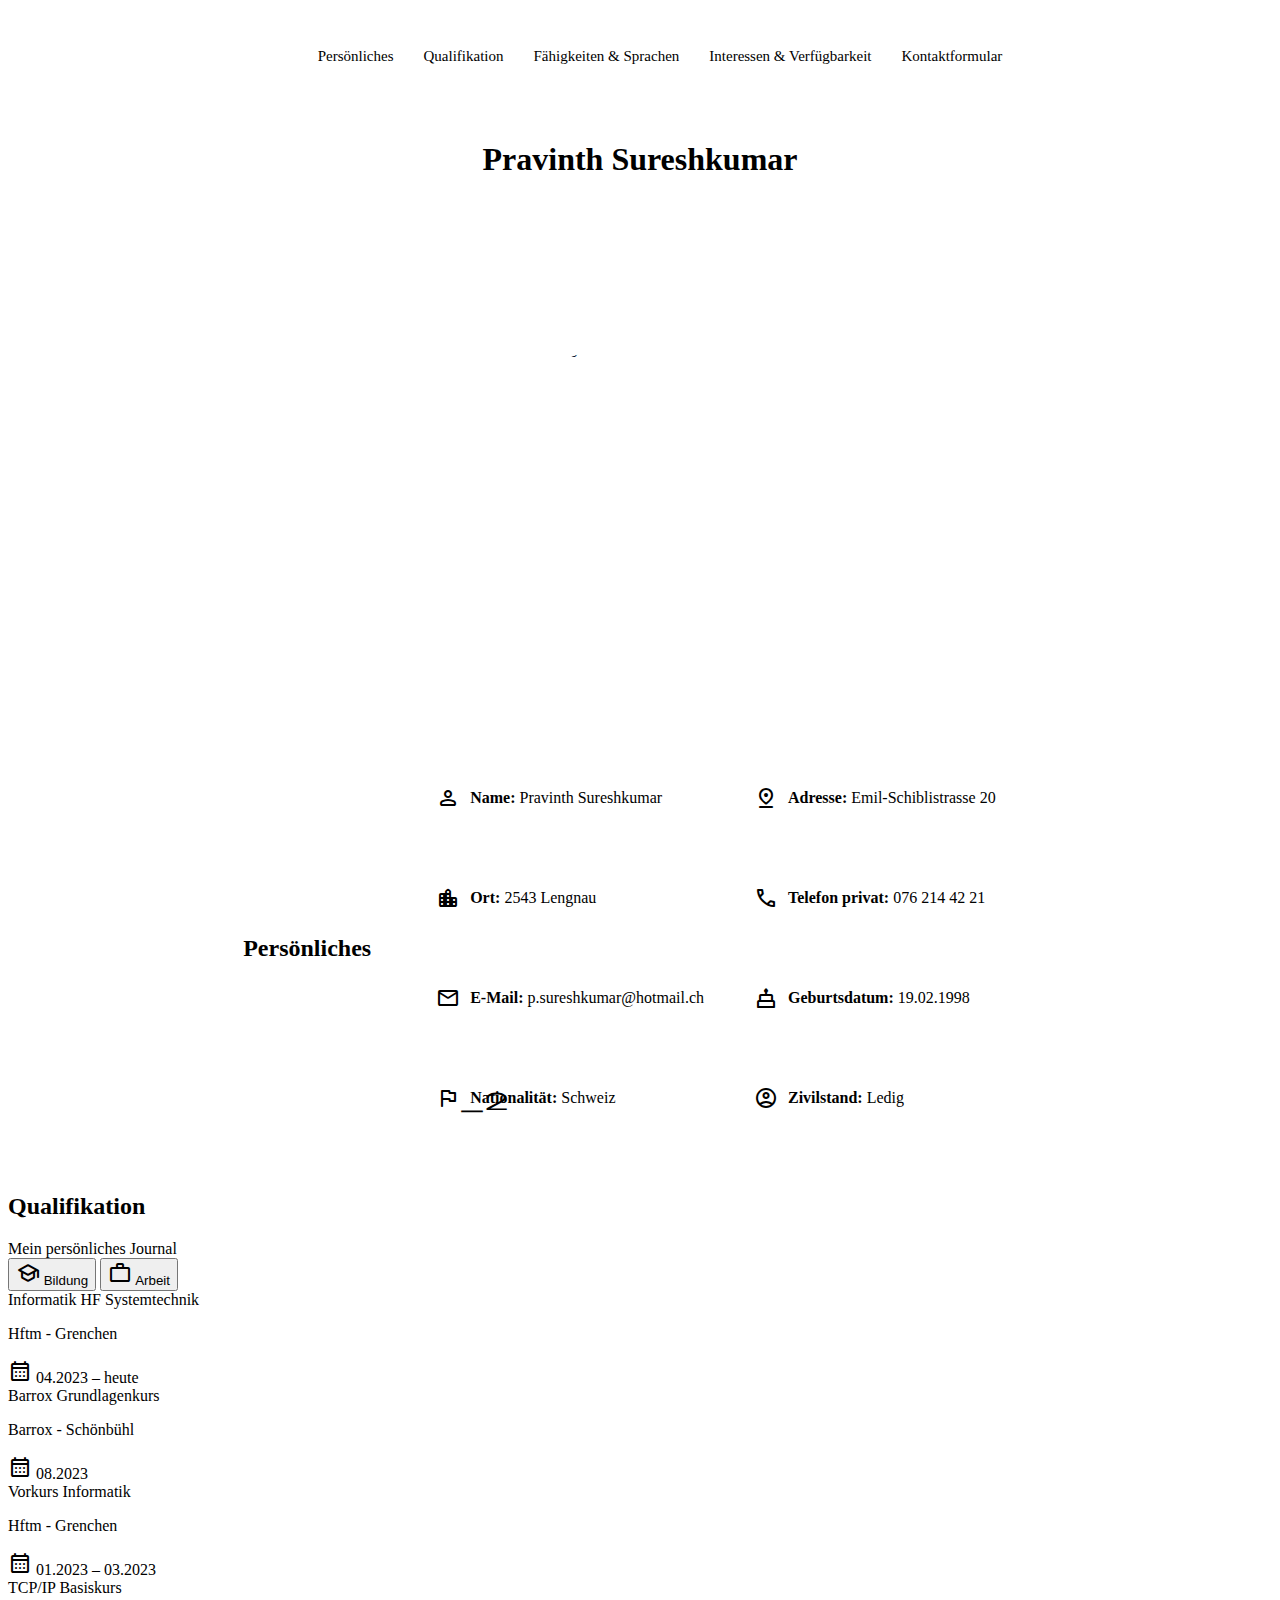
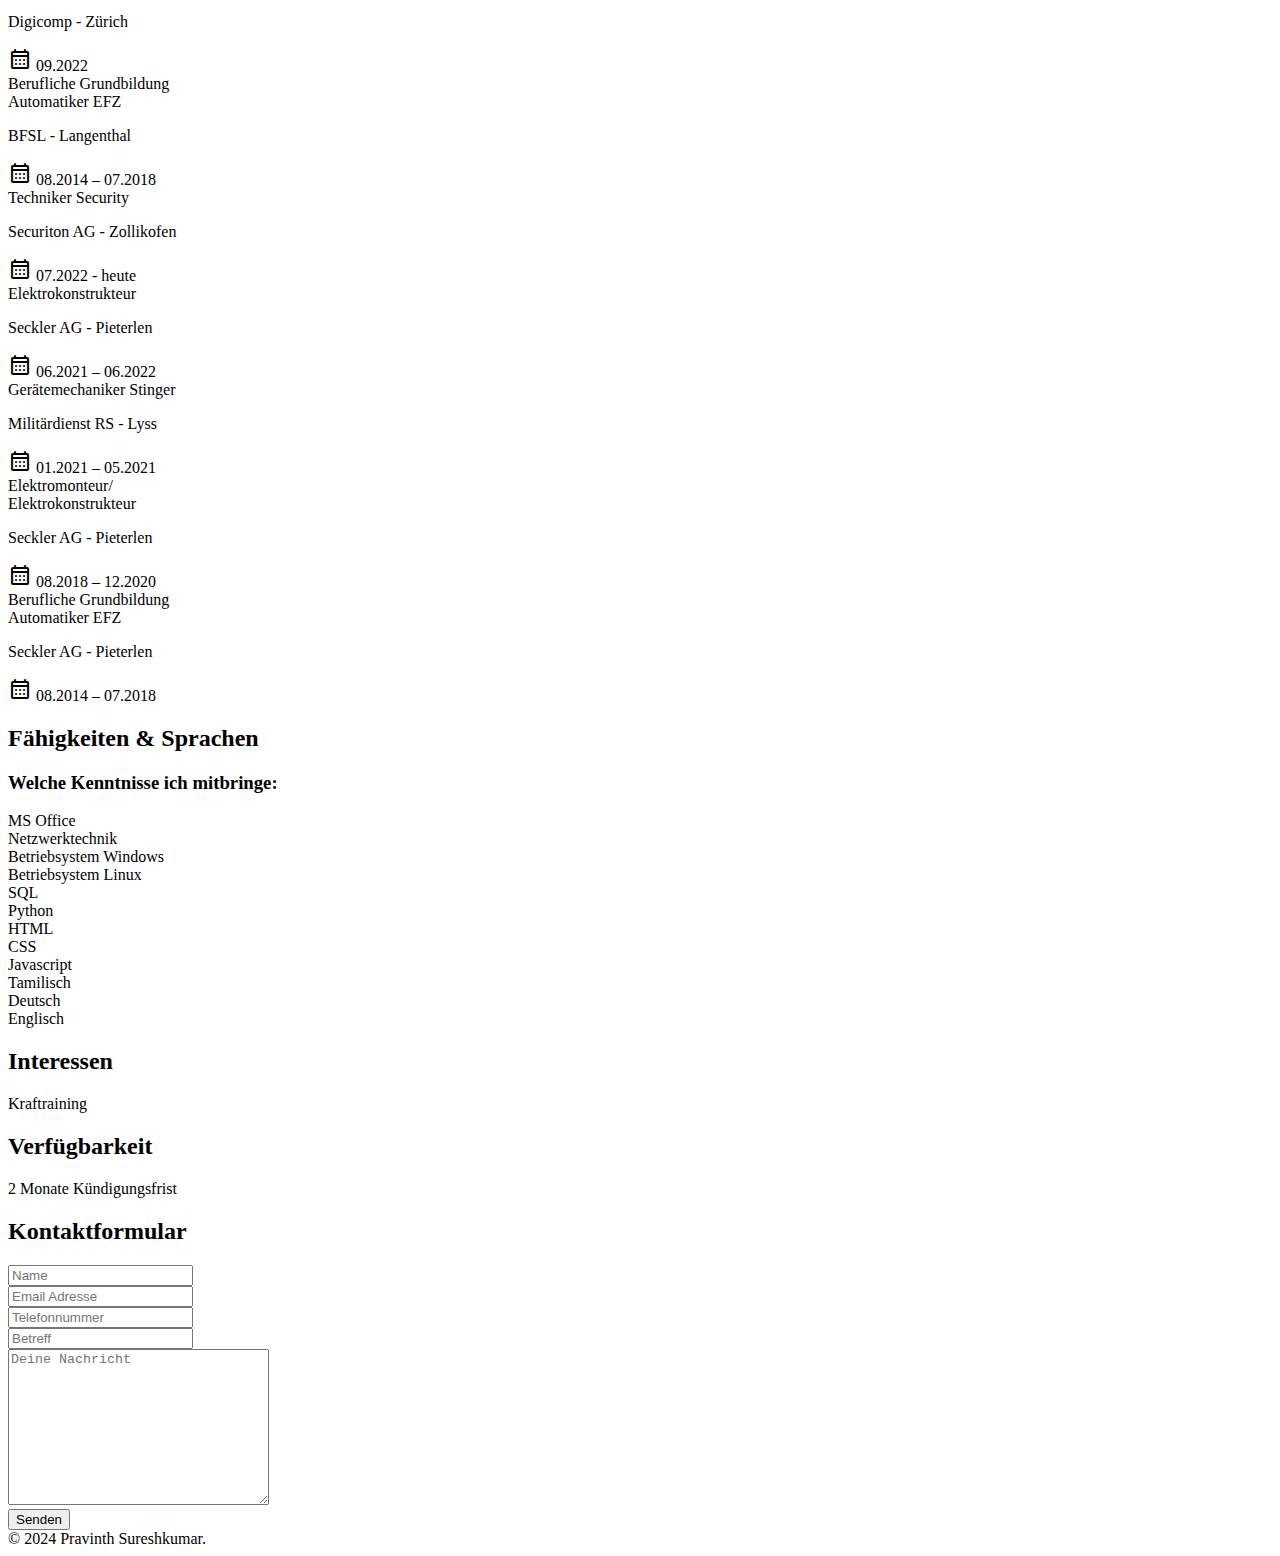
==== source/index.html @ 1c3c41e9 "add on Image loading:lazy" ====
<!DOCTYPE html>
<html lang="de">

<head>
    <meta charset="utf-8">
    <meta name="viewport" content="width=device-width, initial-scale=1.0">
    <title>Portfolio</title>
    <link rel="stylesheet" href="css/00_general_settings.css">
    <link rel="stylesheet" href="css/01_header.css">
    <link rel="stylesheet" href="css/02_about_me.css">
    <link rel="stylesheet" href="css/03_qualification.css">
    <link rel="stylesheet" href="css/04_skills_language.css">
    <link rel="stylesheet" href="css/05_interest_availability.css">
    <link rel="stylesheet" href="css/06_contact_me.css">
    <link rel="stylesheet" href="css/07_footer.css">
    <link rel="stylesheet"
        href="https://fonts.googleapis.com/css2?family=Material+Symbols+Rounded:opsz,wght,FILL,GRAD@20..48,100..700,0..1,-50..200" />
</head>

<body>
    <header>
        <div class="header-nav">
            <nav>
                <input type="checkbox" id="toggle_button">
                <label for="toggle_button" class="toggle-label">
                    <span class="material-symbols-rounded menu-icon">menu</span>
                    <span class="material-symbols-rounded close-icon">close</span>
                </label>
                <ul>
                    <li><a href="#about_me_section">Persönliches</a></li>
                    <li><a href="#qualification_section">Qualifikation</a></li>
                    <li><a href="#skills_language_section">Fähigkeiten & Sprachen</a></li>
                    <li><a href="#interest_availability_section">Interessen & Verfügbarkeit</a></li>
                    <li><a href="#contact_me_section">Kontaktformular</a></li>
                </ul>
            </nav>
        </div>
        <div class="header-text">
            <h1 id="animated-header">Pravinth Sureshkumar</h1>
            <div class="animated-text">
                <h2>Techniker Security</h2>
            </div>
        </div>
        <div class="circle">
            <img src="img/Lebenlauffoto.webp" alt="Lebenslauffoto" width="350" height="350" loading="lazy">
        </div>
    </header>

    <section id="about_me_section">
        <div class="about_me_container">
            <div class="about_me_title">
                <h2>Persönliches</h2>
            </div>
            <div class="about_me_content">
                <div class="about_me_content_line">
                    <span class="material-symbols-rounded">
                        person
                    </span>
                    <p><strong>Name:</strong> Pravinth Sureshkumar</p>
                </div>
                <div class="about_me_content_line">
                    <span class="material-symbols-rounded">
                        pin_drop
                    </span>
                    <p><strong>Adresse:</strong> Emil-Schiblistrasse 20</p>
                </div>
                <div class="about_me_content_line">
                    <span class="material-symbols-rounded">
                        location_city
                    </span>
                    <p><strong>Ort:</strong> 2543 Lengnau</p>
                </div>
                <div class="about_me_content_line">
                    <span class="material-symbols-rounded">
                        call
                    </span>
                    <p><strong>Telefon privat:</strong> 076 214 42 21</p>
                </div>
                <div class="about_me_content_line">
                    <span class="material-symbols-rounded">
                        mail
                    </span>
                    <p><strong>E-Mail:</strong> p.sureshkumar@hotmail.ch</p>
                </div>
                <div class="about_me_content_line">
                    <span class="material-symbols-rounded">
                        cake
                    </span>
                    <p><strong>Geburtsdatum:</strong> 19.02.1998</p>
                </div>
                <div class="about_me_content_line">
                    <span class="material-symbols-rounded">
                        flag_2
                    </span>
                    <p><strong>Nationalität:</strong> Schweiz</p>
                </div>
                <div class="about_me_content_line">
                    <span class="material-symbols-rounded">
                        account_circle
                    </span>
                    <p><strong>Zivilstand:</strong> Ledig</p>
                </div>
            </div>

        </div>
    </section>

    <section id="qualification_section">
        <div class="qualification_container">
            <h2>Qualifikation</h2>
            <span>Mein persönliches Journal</span>
            <div class="tabs">
                <button class="tab-button active" id="education-tab">
                    <span class="material-symbols-rounded">
                        school
                    </span> Bildung
                </button>
                <button class="tab-button" id="work-tab">
                    <span class="material-symbols-rounded">
                        work
                    </span> Arbeit
                </button>
            </div>
            <div class="content active" id="education-content">
                <div class="timeline">
                    <div class="timeline-item left">
                        <span>Informatik HF Systemtechnik</span>
                        <p>Hftm - Grenchen</p>
                        <span class="material-symbols-rounded">
                            calendar_month
                        </span> 04.2023 – heute
                    </div>
                    <div class="timeline-item right">
                        <span>Barrox Grundlagenkurs</span>
                        <p>Barrox - Schönbühl</p>
                        <span class="material-symbols-rounded">
                            calendar_month
                        </span> 08.2023
                    </div>
                    <div class="timeline-item left">
                        <span>Vorkurs Informatik</span>
                        <p>Hftm - Grenchen</p>
                        <span class="material-symbols-rounded">
                            calendar_month
                        </span> 01.2023 – 03.2023
                    </div>
                    <div class="timeline-item right">
                        <span>TCP/IP Basiskurs</span>
                        <p>Digicomp - Zürich</p>
                        <span class="material-symbols-rounded">
                            calendar_month
                        </span> 09.2022
                    </div>
                    <div class="timeline-item left">
                        <span>Berufliche Grundbildung <br>Automatiker EFZ</span>
                        <p>BFSL - Langenthal</p>
                        <span class="material-symbols-rounded">
                            calendar_month
                        </span> 08.2014 – 07.2018
                    </div>
                </div>
            </div>
            <div class="content" id="work-content">
                <div class="timeline">
                    <div class="timeline-item left">
                        <span>Techniker Security</span>
                        <p>Securiton AG - Zollikofen</p>
                        <span class="material-symbols-rounded">
                            calendar_month
                        </span> 07.2022 - heute
                    </div>
                    <div class="timeline-item right">
                        <span>Elektrokonstrukteur</span>
                        <p>Seckler AG - Pieterlen</p>
                        <span class="material-symbols-rounded">
                            calendar_month
                        </span> 06.2021 – 06.2022
                    </div>
                    <div class="timeline-item left">
                        <span>Gerätemechaniker Stinger</span>
                        <p>Militärdienst RS - Lyss</p>
                        <span class="material-symbols-rounded">
                            calendar_month
                        </span> 01.2021 – 05.2021
                    </div>
                    <div class="timeline-item right">
                        <span>Elektromonteur/<br>Elektrokonstrukteur</span>
                        <p>Seckler AG - Pieterlen</p>
                        <span class="material-symbols-rounded">
                            calendar_month
                        </span> 08.2018 – 12.2020
                    </div>
                    <div class="timeline-item left">
                        <span>Berufliche Grundbildung <br> Automatiker EFZ</span>
                        <p>Seckler AG - Pieterlen</p>
                        <span class="material-symbols-rounded">
                            calendar_month
                        </span> 08.2014 – 07.2018
                    </div>
                </div>
            </div>
        </div>
    </section>

    <section id="skills_language_section">
        <h2>Fähigkeiten & Sprachen</h2>
        <h3>Welche Kenntnisse ich mitbringe:</h3>
        <div class="skills_container">
            <div class="skill">
                <span>MS Office</span>
                <div class="progress">
                    <div class="progress-bar" data-skill-level="80%"></div>
                </div>
            </div>
            <div class="skill">
                <span>Netzwerktechnik</span>
                <div class="progress">
                    <div class="progress-bar" data-skill-level="70%"></div>
                </div>
            </div>
            <div class="skill">
                <span>Betriebsystem Windows</span>
                <div class="progress">
                    <div class="progress-bar" data-skill-level="65%"></div>
                </div>
            </div>
            <div class="skill">
                <span>Betriebsystem Linux</span>
                <div class="progress">
                    <div class="progress-bar" data-skill-level="40%"></div>
                </div>
            </div>
            <div class="skill">
                <span>SQL</span>
                <div class="progress">
                    <div class="progress-bar" data-skill-level="45%"></div>
                </div>
            </div>
            <div class="skill">
                <span>Python</span>
                <div class="progress">
                    <div class="progress-bar" data-skill-level="60%"></div>
                </div>
            </div>
            <div class="skill">
                <span>HTML</span>
                <div class="progress">
                    <div class="progress-bar" data-skill-level="70%"></div>
                </div>
            </div>
            <div class="skill">
                <span>CSS</span>
                <div class="progress">
                    <div class="progress-bar" data-skill-level="50%"></div>
                </div>
            </div>
            <div class="skill">
                <span>Javascript</span>
                <div class="progress">
                    <div class="progress-bar" data-skill-level="30%"></div>
                </div>
            </div>
        </div>
        <div class="languages_container">
            <div class="skill">
                <span>Tamilisch</span>
                <div class="progress">
                    <div class="progress-bar" data-skill-level="90%"></div>
                </div>
            </div>
            <div class="skill">
                <span>Deutsch</span>
                <div class="progress">
                    <div class="progress-bar" data-skill-level="90%"></div>
                </div>
            </div>
            <div class="skill">
                <span>Englisch</span>
                <div class="progress">
                    <div class="progress-bar" data-skill-level="70%"></div>
                </div>
            </div>
        </div>
    </section>

    <section id="interest_availability_section">
        <div class="interest_availability_container">
            <h2>Interessen</h2>
            <p>Kraftraining</p>
        </div>
        <div class="interest_availability_container">
            <h2>Verfügbarkeit</h2>
            <p>2 Monate Kündigungsfrist</p>
        </div>
    </section>

    <section id="contact_me_section">
        <div class="contact_me_container">
            <h2>Kontaktformular</h2>

            <form action="https://api.web3forms.com/submit" method="POST">
                <input type="hidden" name="access_key" value="c9b7ba15-7af5-4eca-ad69-ca32948d7f8b">

                <div class="input-box">
                    <div class="input-field field">
                        <input type="text" placeholder="Name" name="name" class="item" required>
                    </div>
                    <div class="input-field field">
                        <input type="email" placeholder="Email Adresse" name="email" class="item" required>
                    </div>
                </div>
                <div class="input-box">
                    <div class="input-field field">
                        <input type="text" placeholder="Telefonnummer" name="phone" class="item" required>
                    </div>
                    <div class="input-field field">
                        <input type="text" placeholder="Betreff" name="subject" class="item" required>
                    </div>
                </div>

                <div class="input-field field">
                    <textarea name="message" cols="30" rows="10" placeholder="Deine Nachricht" class="item"
                        required></textarea>
                </div>

                <input type="checkbox" name="botcheck" class="hidden" style="display: none;">

                <button type="submit">Senden</button>
            </form>
        </div>

    </section>

    <footer>© 2024 Pravinth Sureshkumar.</footer>

    <script src="script.js"></script>
</body>

</html>
---- source/css/01_header.css ----
header {
    background-color: var(--primary-color);
    padding: 25px;
    display: flex;
    justify-content: center;
    align-items: center;
    flex-wrap: wrap;
    flex-direction: column;
    gap: 30px;

}

.header-nav {
    width: 850px;
}

.header-text {
    padding-top: 10px;
    text-align: center;
}

.animated-text h2 {
    font-size: 48px;
    font-weight: 700;
    background: linear-gradient(90deg, transparent, var(--main-brand-color), var(--main-brand-color));
    background-size: 200%;
    color: transparent;
    -webkit-background-clip: text;
    background-clip: text;
    animation: fillText 8s linear infinite;
}

.circle {
    height: 350px;
    width: 350px;

    max-height: 80vw;
    max-width: 80vw;

    overflow: hidden;
    border-radius: 50%;
    border: 7px solid var(--main-brand-color);

    display: flex;
    justify-content: center;
    align-items: center;
    margin-bottom: 5px;
}

.circle img {
    width: 100%;
    height: 100%;
    object-position: center;
}

nav {
    margin-bottom: 10px;
}

nav ul {
    list-style: none;
    display: flex;
    justify-content: center;
    text-align: center;
    font-size: 15px;
    gap: 30px;

}

nav a {
    color: var(--secondary-text-color);
    text-decoration: none;
    position: relative;
}

nav a:hover {
    color: var(--text-color);
}

nav a::after {
    content: '';
    height: 2px;
    width: 0%;
    background: var(--main-brand-color);
    position: absolute;
    bottom: 0;
    left: 0;
    transition: 250ms ease-out;
}

nav a:hover::after {
    width: 100%;
}

#toggle_button {
    display: none;
}

label[for="toggle_button"] .menu-icon {
    display: none;
}

label[for="toggle_button"] .close-icon {
    display: none;
}

label[for="toggle_button"] span {
    font-size: 40px;
}

@keyframes fillText {
    0% {
        background-position: 200% 0;
    }

    100% {
        background-position: -200% 0;
    }
}

@media(max-width: 900px) {
    nav {
        position: absolute;
        top: 0;
        right: 0;
        background-color: var(--secondary-color);
        padding: 10px;
        border-radius: 0 0 0 25px;
    }

    nav ul {
        display: none;
        flex-direction: column;
    }

    label[for="toggle_button"] .menu-icon {
        display: inline;
    }

    #toggle_button:checked~ul {
        display: flex;
    }

    #toggle_button:checked~label[for="toggle_button"] .menu-icon {
        display: none;
    }

    #toggle_button:checked~label[for="toggle_button"] .close-icon {
        display: inline;
    }

    label[for="toggle_button"] {
        display: block;
        text-align: end;
        cursor: pointer;

    }

    header {
        flex-direction: row;

    }

    .header-text span {
        font-size: 45px;
    }

    .circle {
        height: 250px;
        width: 250px;
    }
}

@media(max-width: 350px) {
    .header-text h1 {
        font-size: 35px;
    }

    .header-text h2 {
        font-size: 35px;
    }
}
---- source/css/02_about_me.css ----
#about_me_section {
    background-color: var(--secondary-color);
    padding: 25px 0;
    display: flex;
    justify-content: center;
    align-items: center;
}

.about_me_container {
    display: flex;
    justify-content: center;
    align-items: center;
    max-width: 90%;
    margin: 10px;
    gap: 50px;
    flex-wrap: wrap;

}

.about_me_content {
    display: grid;
    grid-template-columns: 1fr 1fr;
    gap: 20px;
    text-align: left;
}

.about_me_content_line {
    display: flex;
    align-items: center;
    padding: 15px;
    background-color: var(--primary-color);
    border-radius: 10px;
    flex-wrap: wrap;
    min-height: 50px;
}

.about_me_content_line span {
    margin-right: 10px;
    font-size: 24px;
    width: 24px;
    height: 24px;
}

@media(max-width: 900px) {
    .about_me_container {
        flex-direction: column;
        justify-content: center;
        align-items: center;
    }

    .about_me_content {
        grid-template-columns: 1fr;
        gap: 5px;
        padding-top: 20px;
    }

    .about_me_title {
        text-align: center;
    }

    .about_me_content_line {
        margin: 10px;
    }
}
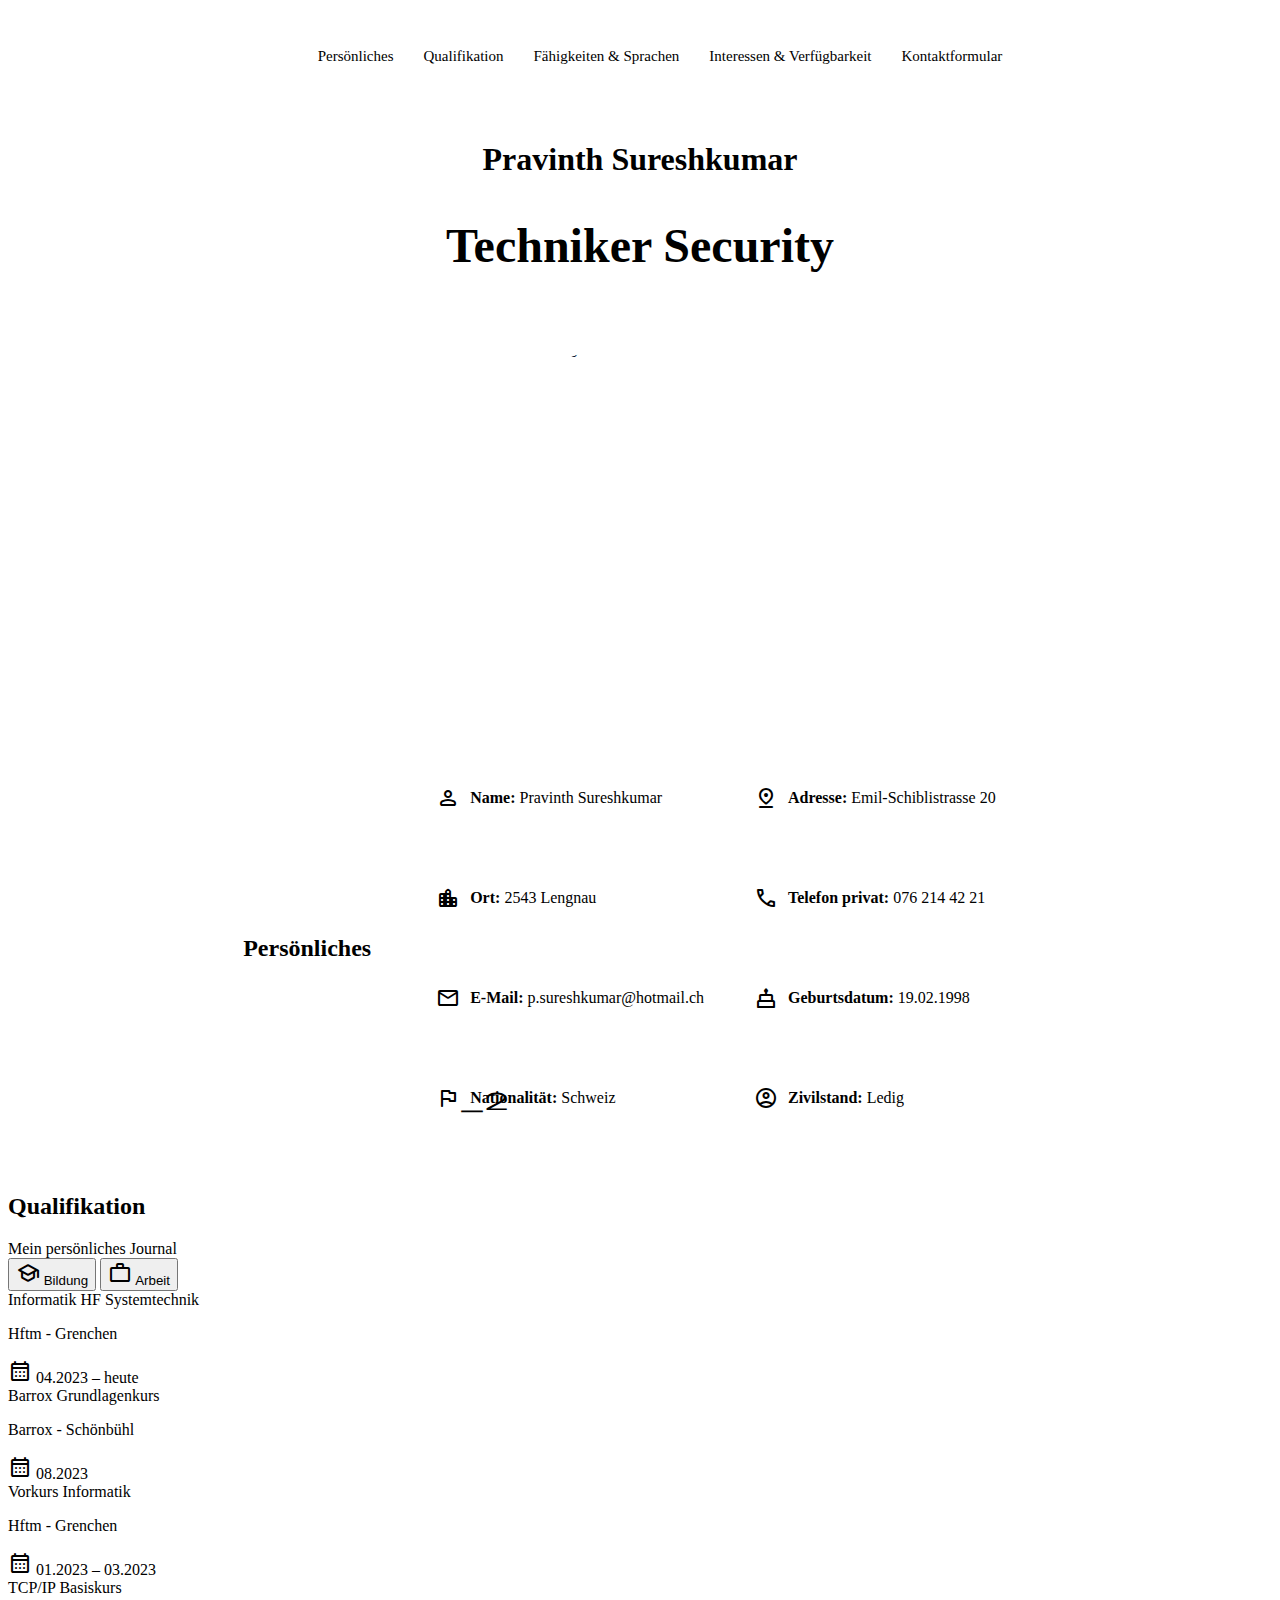
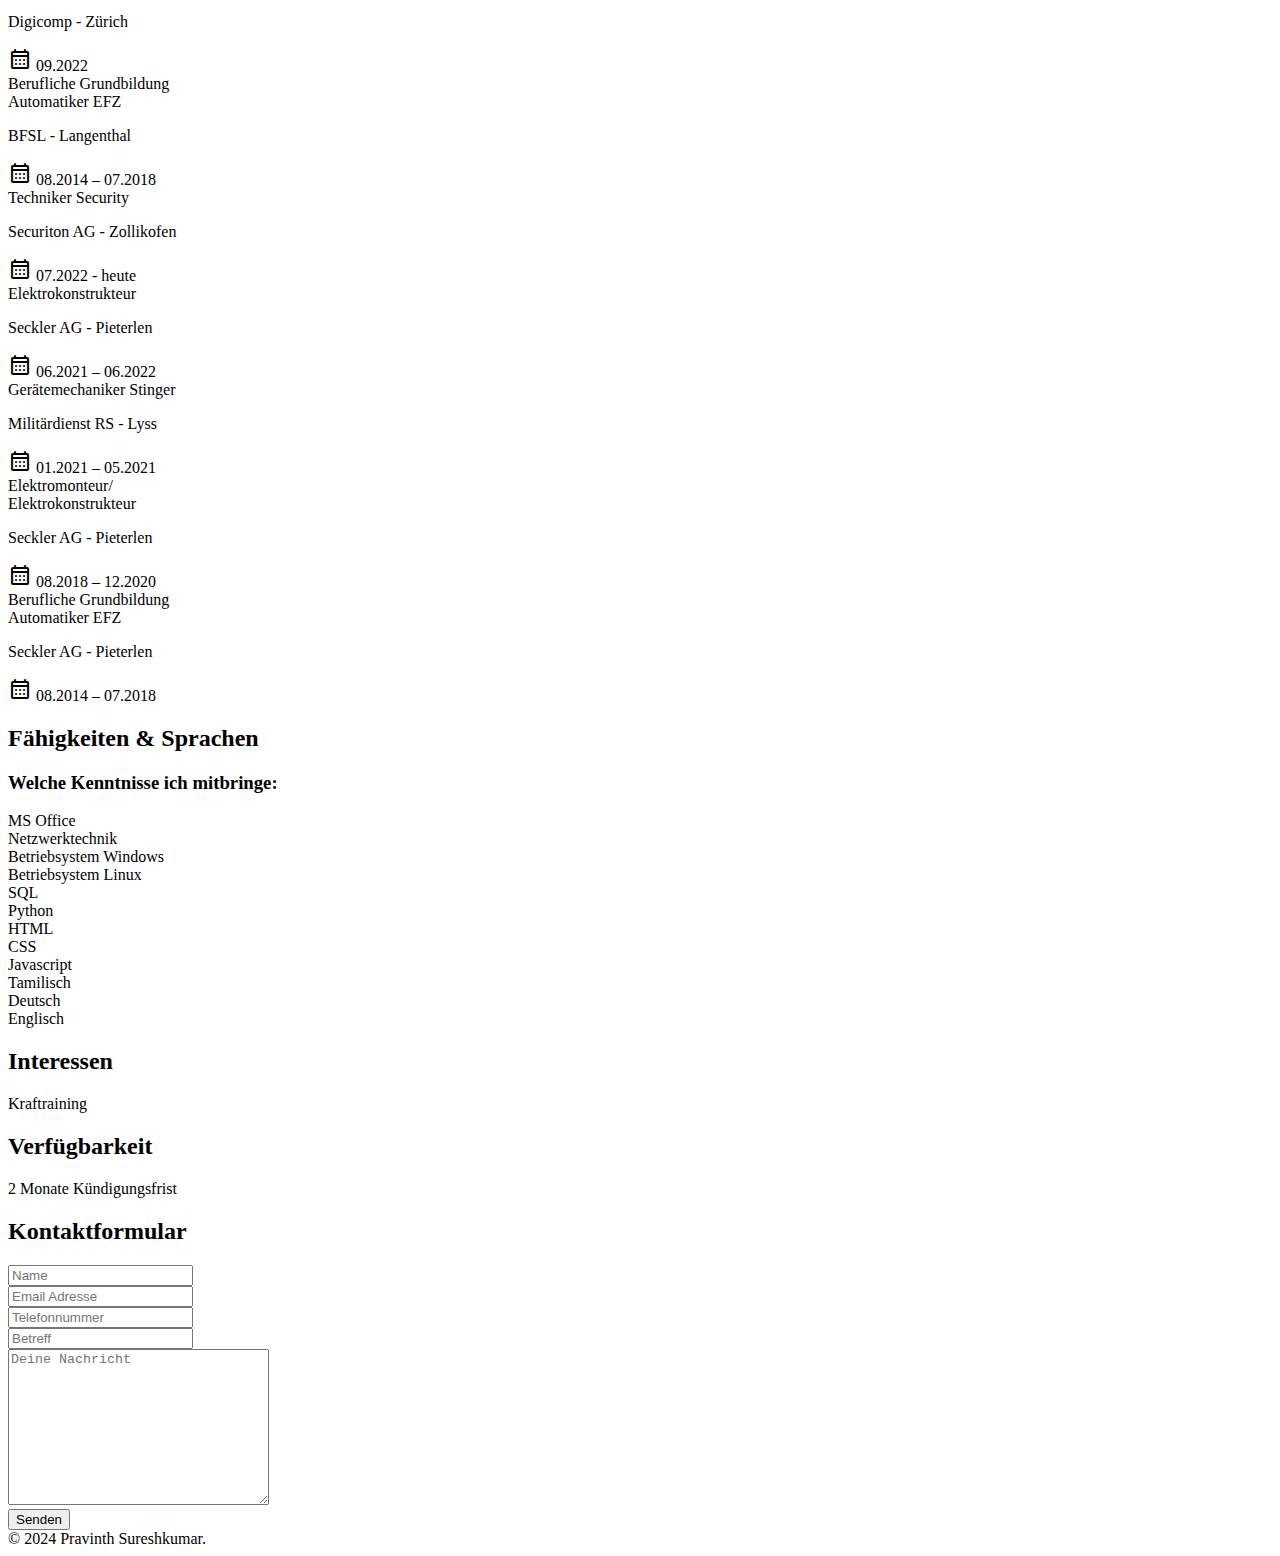
==== commit 97aa6c7a: "new test without animation header" ====
--- a/source/index.html
+++ b/source/index.html
@@ -42,7 +42,7 @@
             </div>
         </div>
         <div class="circle">
-            <img src="img/Lebenlauffoto.webp" alt="Lebenslauffoto" width="350" height="350" loading="lazy">
+            <img src="img/Lebenlauffoto.webp" alt="Lebenslauffoto" width="350" height="350">
         </div>
     </header>
 
--- a/source/css/01_header.css
+++ b/source/css/01_header.css
@@ -21,13 +21,14 @@
 
 .animated-text h2 {
     font-size: 48px;
-    font-weight: 700;
+    color: var(--main-brand-color);
+    /* font-weight: 700;
     background: linear-gradient(90deg, transparent, var(--main-brand-color), var(--main-brand-color));
     background-size: 200%;
     color: transparent;
     -webkit-background-clip: text;
     background-clip: text;
-    animation: fillText 8s linear infinite;
+    animation: fillText 8s linear infinite; */
 }
 
 .circle {
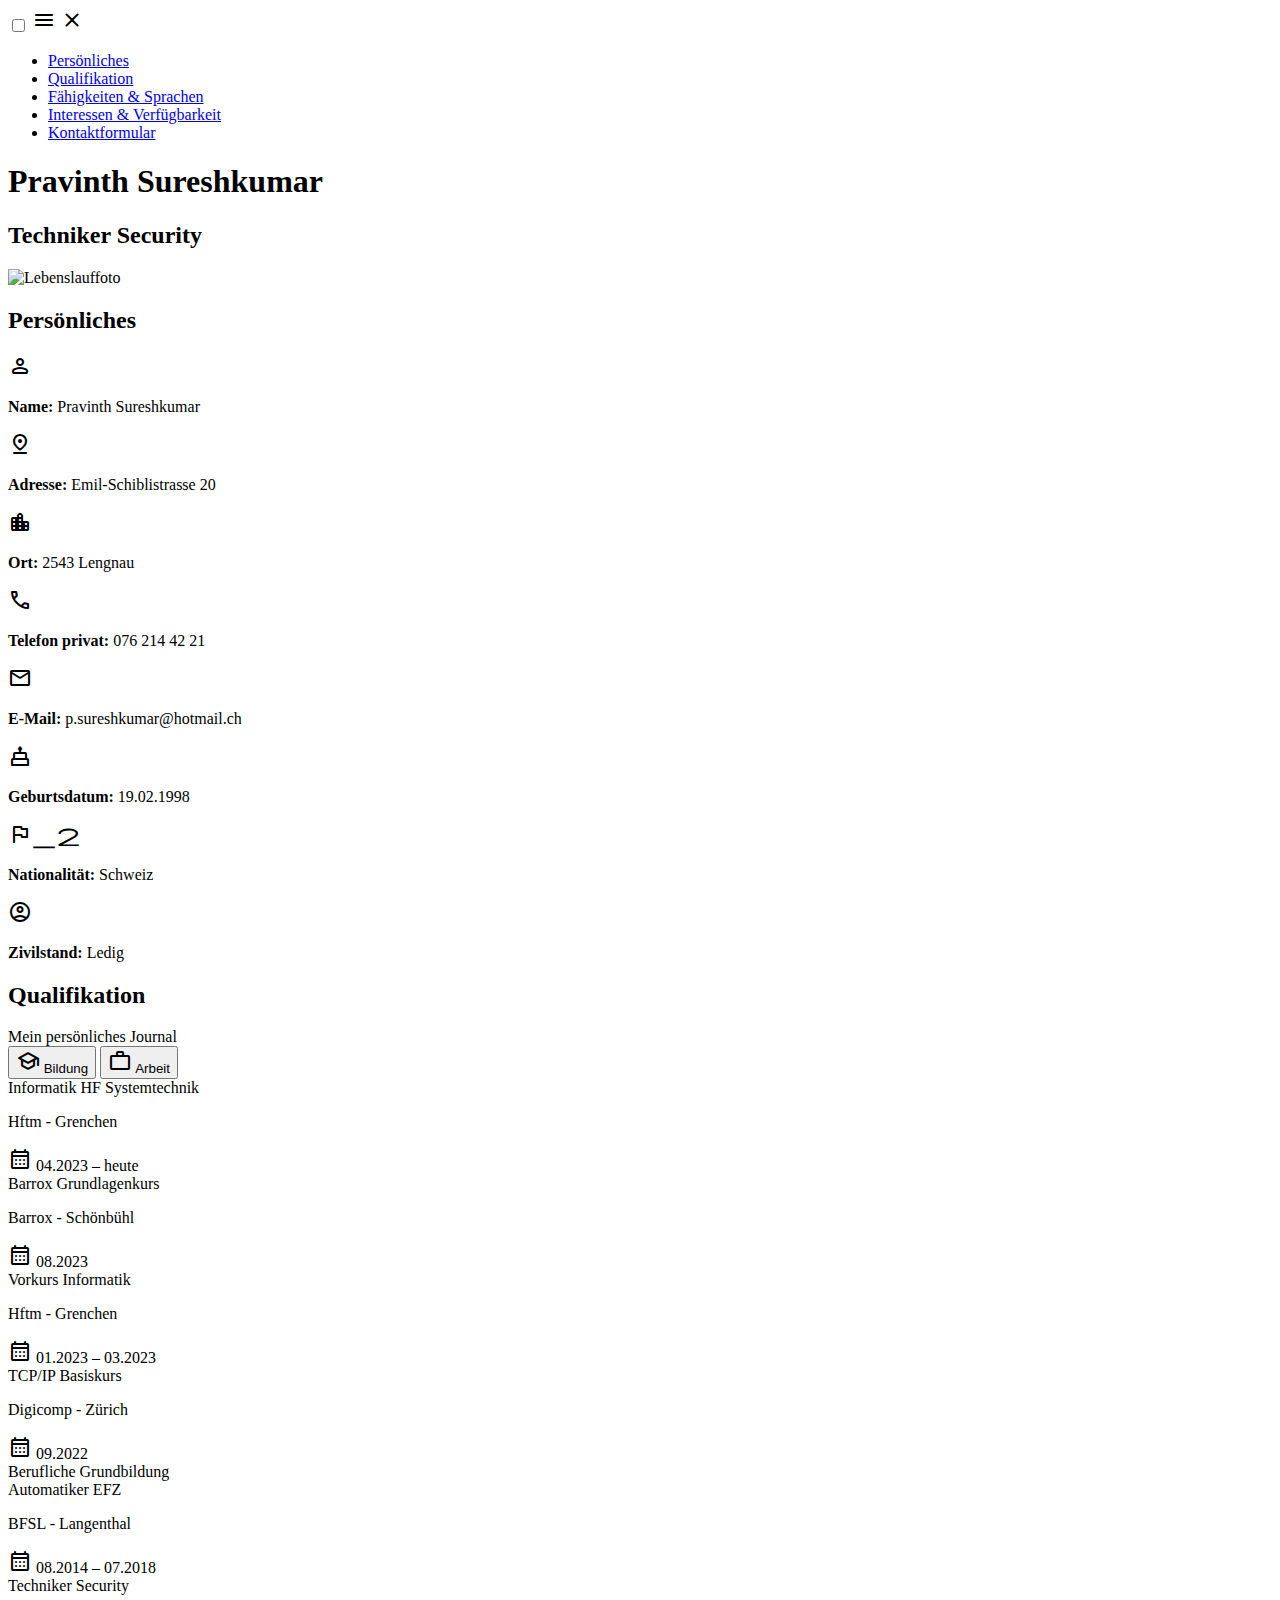
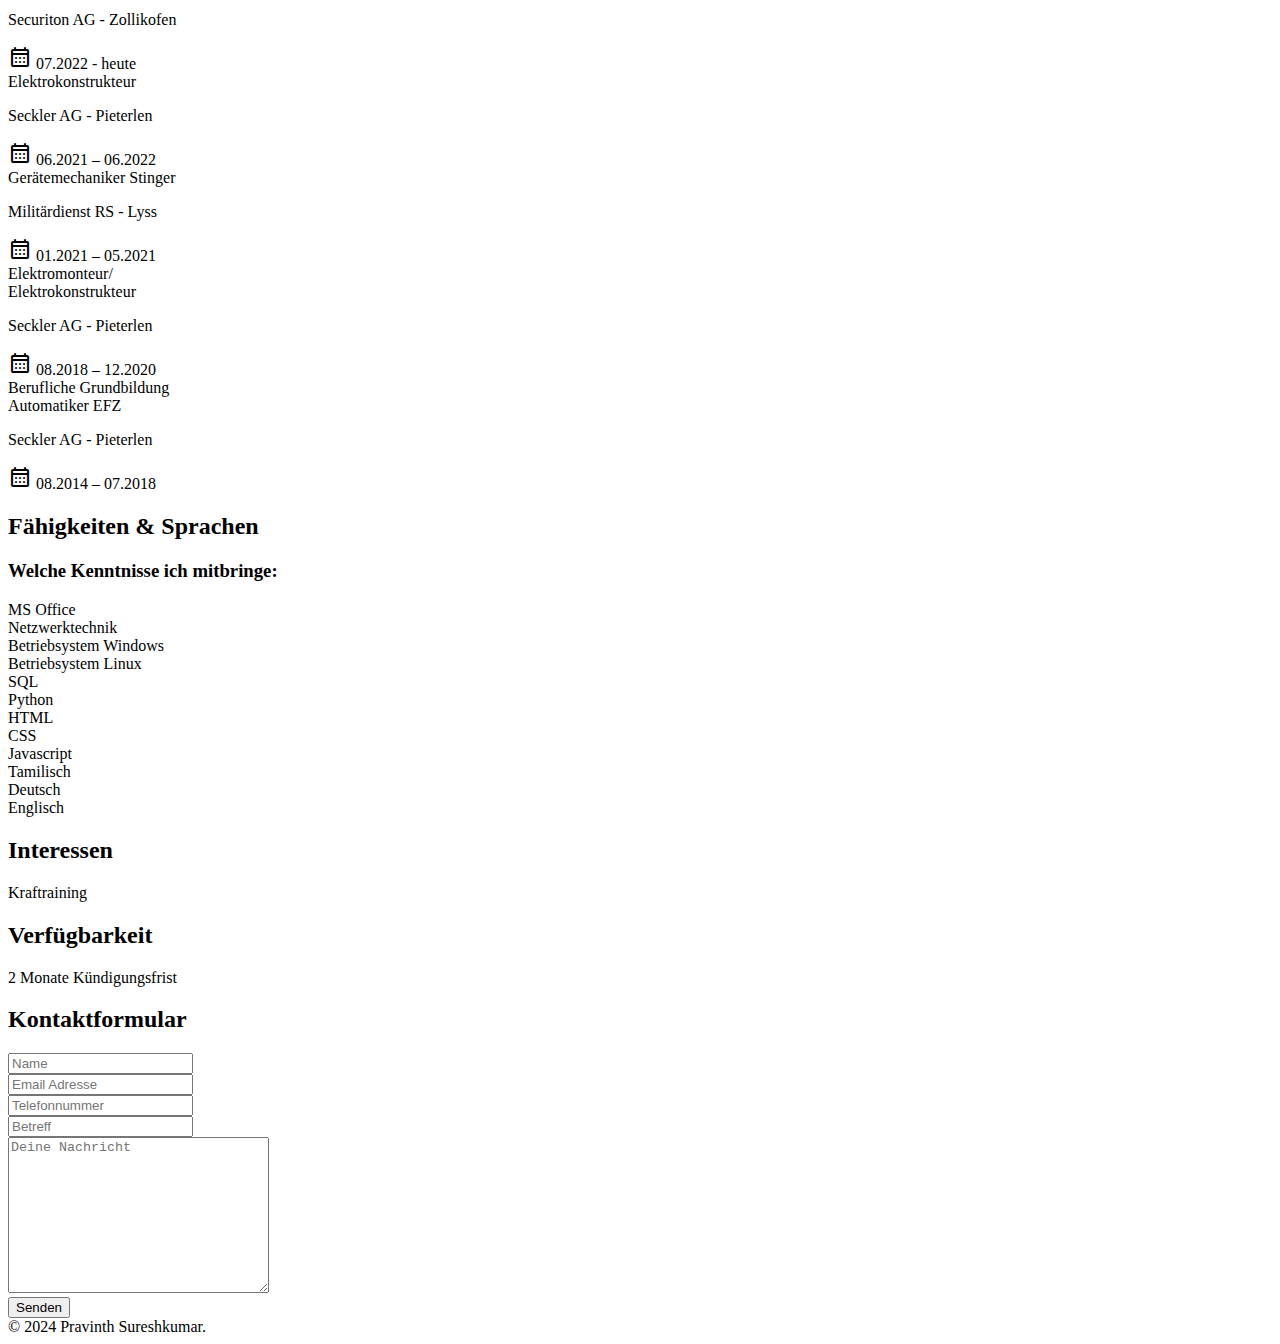
==== commit 4ed53089: "Preloading Image" ====
--- a/source/index.html
+++ b/source/index.html
@@ -5,14 +5,17 @@
     <meta charset="utf-8">
     <meta name="viewport" content="width=device-width, initial-scale=1.0">
     <title>Portfolio</title>
-    <link rel="stylesheet" href="css/00_general_settings.css">
+    <link rel="stylesheet" href="styles.css">
+    <link rel="preload" href="img/Lebenlauffoto.webp" as="image">
+    <!-- <link rel="stylesheet" href="css/00_general_settings.css">
     <link rel="stylesheet" href="css/01_header.css">
     <link rel="stylesheet" href="css/02_about_me.css">
     <link rel="stylesheet" href="css/03_qualification.css">
     <link rel="stylesheet" href="css/04_skills_language.css">
     <link rel="stylesheet" href="css/05_interest_availability.css">
     <link rel="stylesheet" href="css/06_contact_me.css">
-    <link rel="stylesheet" href="css/07_footer.css">
+    <link rel="stylesheet" href="css/07_footer.css"> -->
+    
     <link rel="stylesheet"
         href="https://fonts.googleapis.com/css2?family=Material+Symbols+Rounded:opsz,wght,FILL,GRAD@20..48,100..700,0..1,-50..200" />
 </head>
@@ -42,7 +45,7 @@
             </div>
         </div>
         <div class="circle">
-            <img src="img/Lebenlauffoto.webp" alt="Lebenslauffoto" width="350" height="350">
+            <img src="img/Lebenlauffoto.webp" alt="Lebenslauffoto" width="350" height="350" loading="lazy">
         </div>
     </header>
 
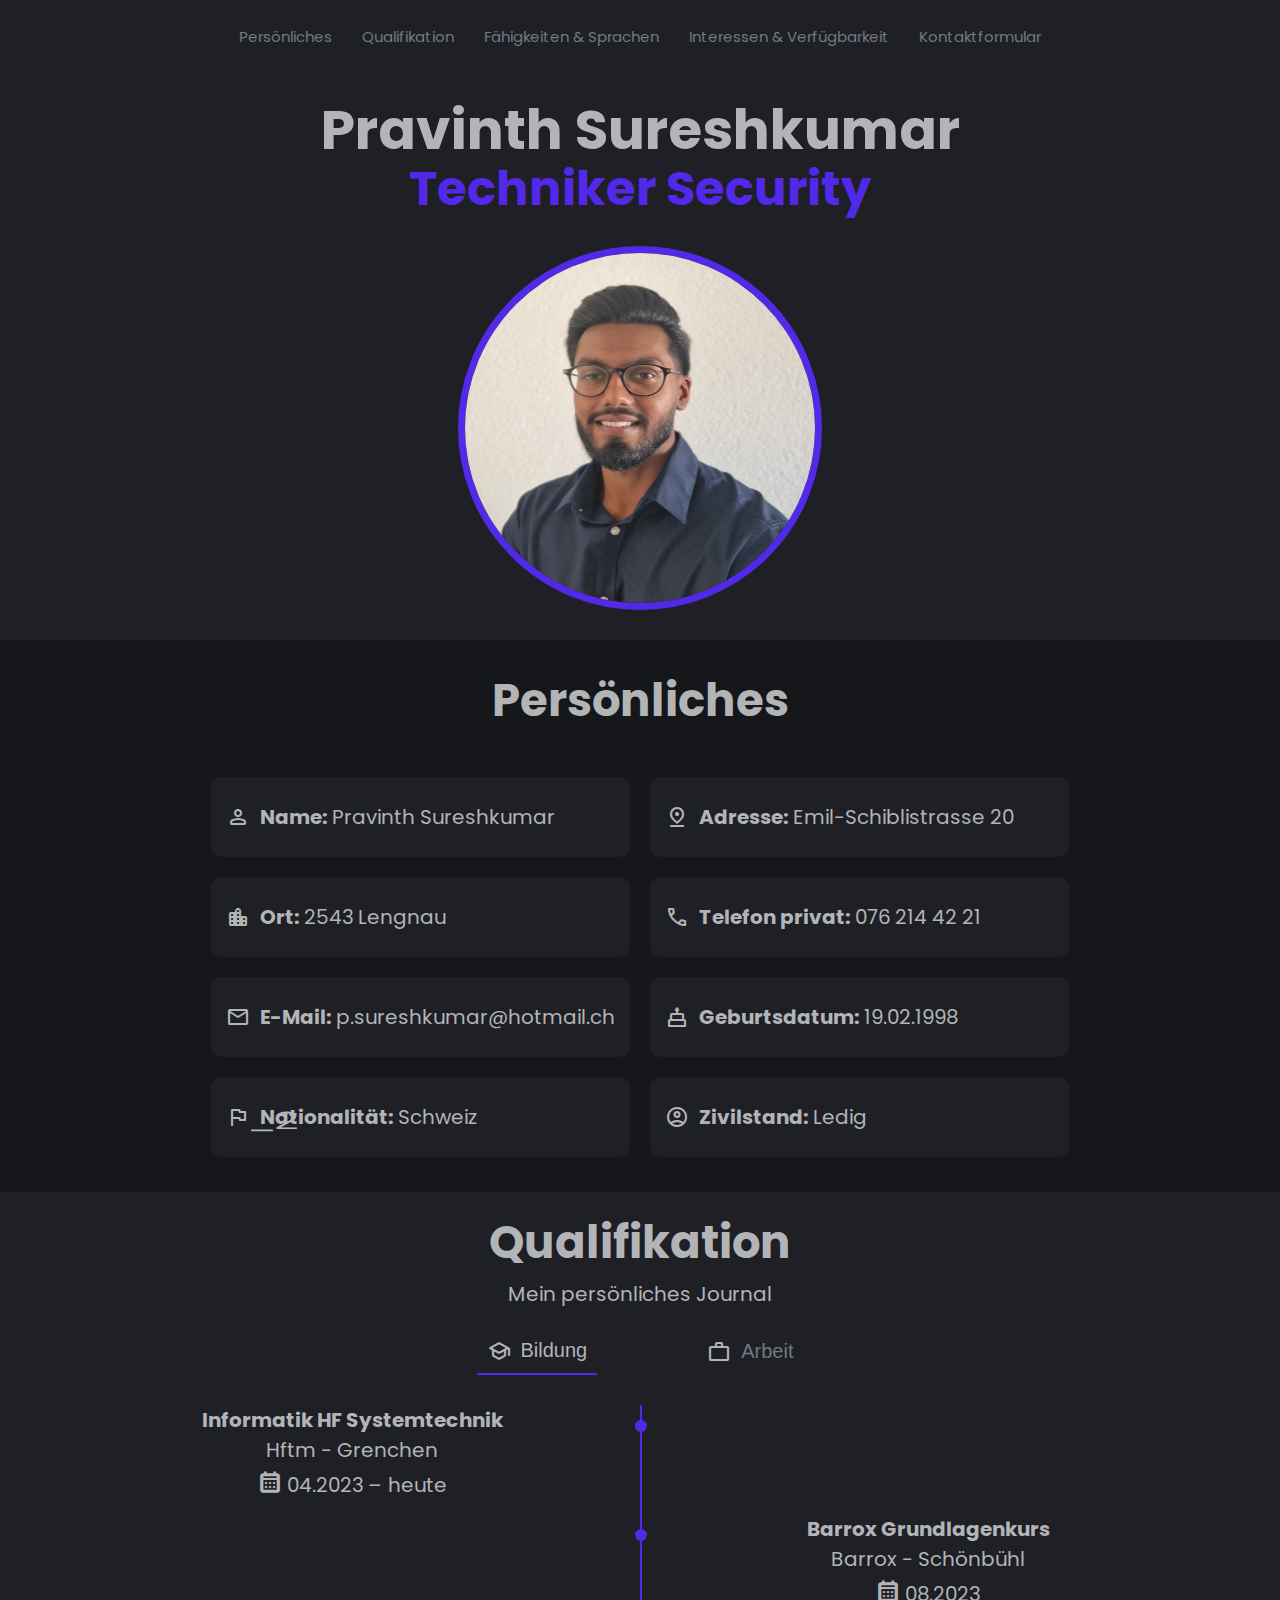
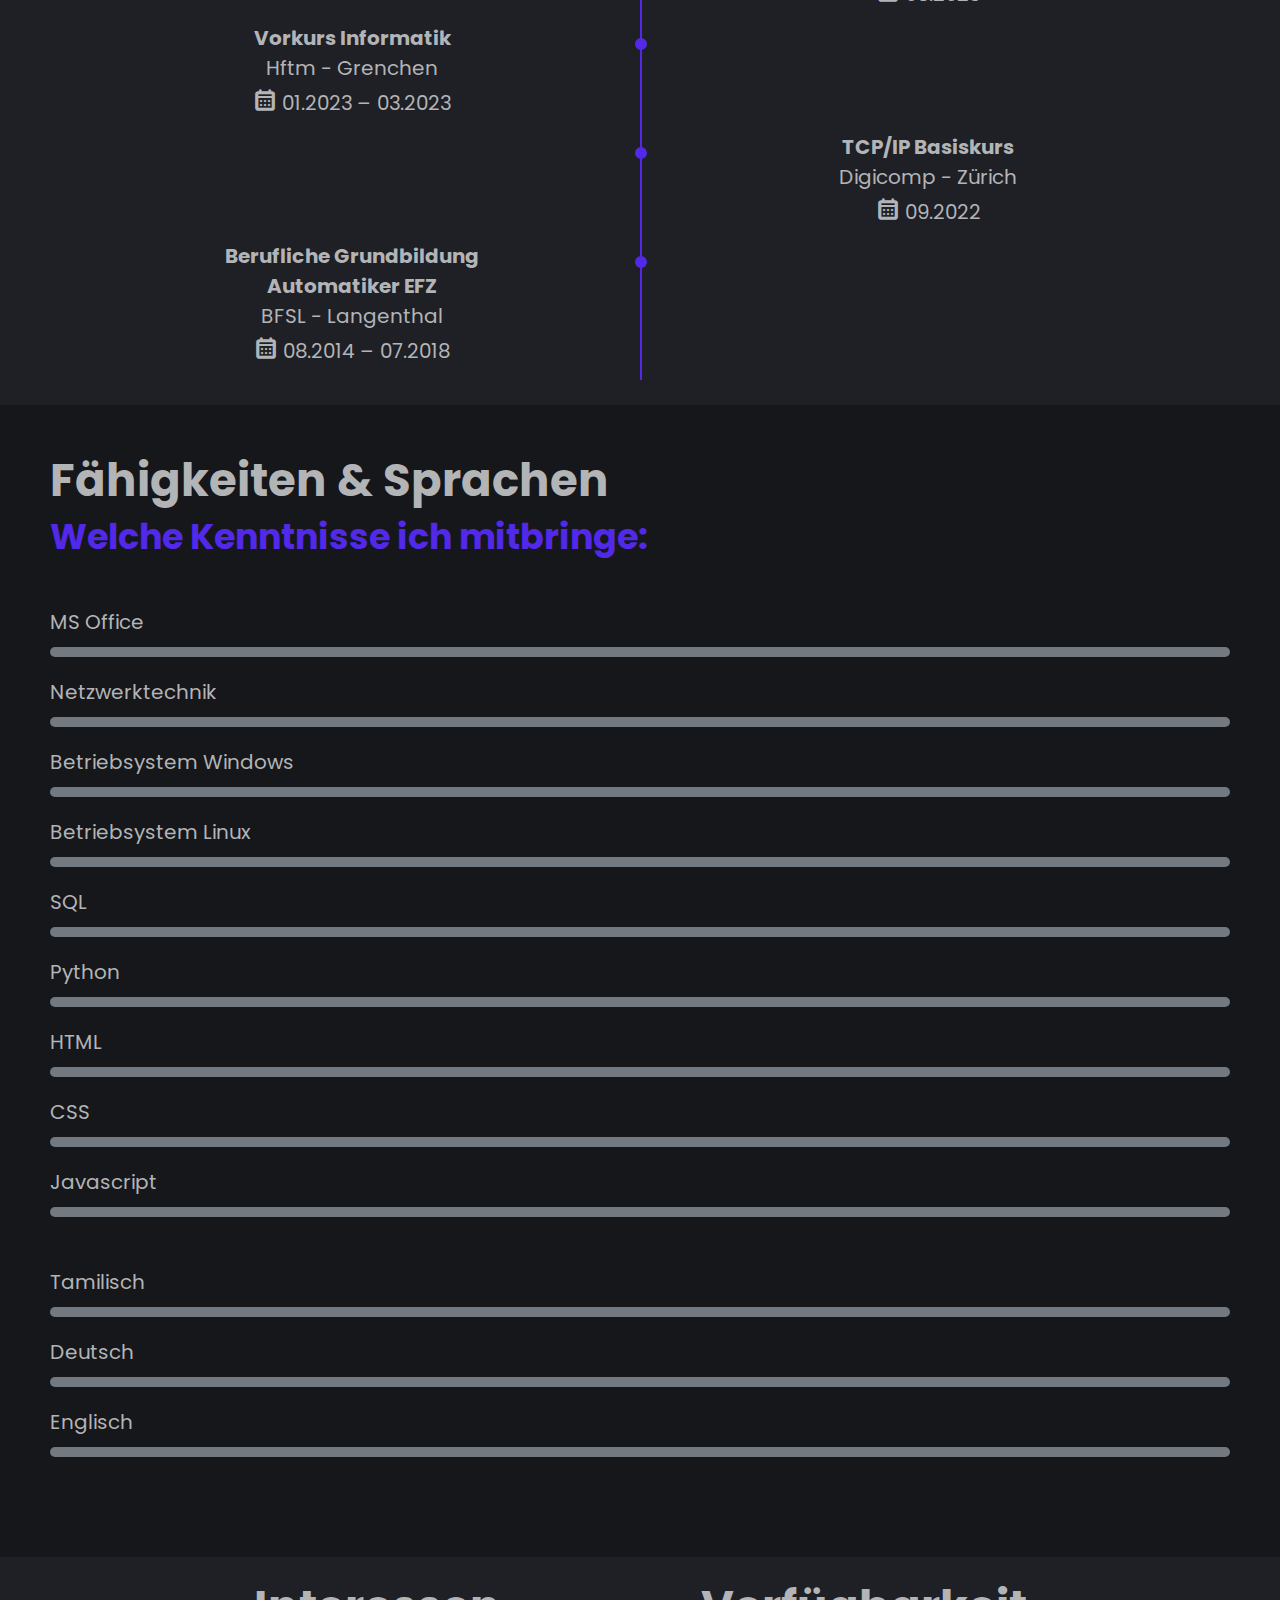
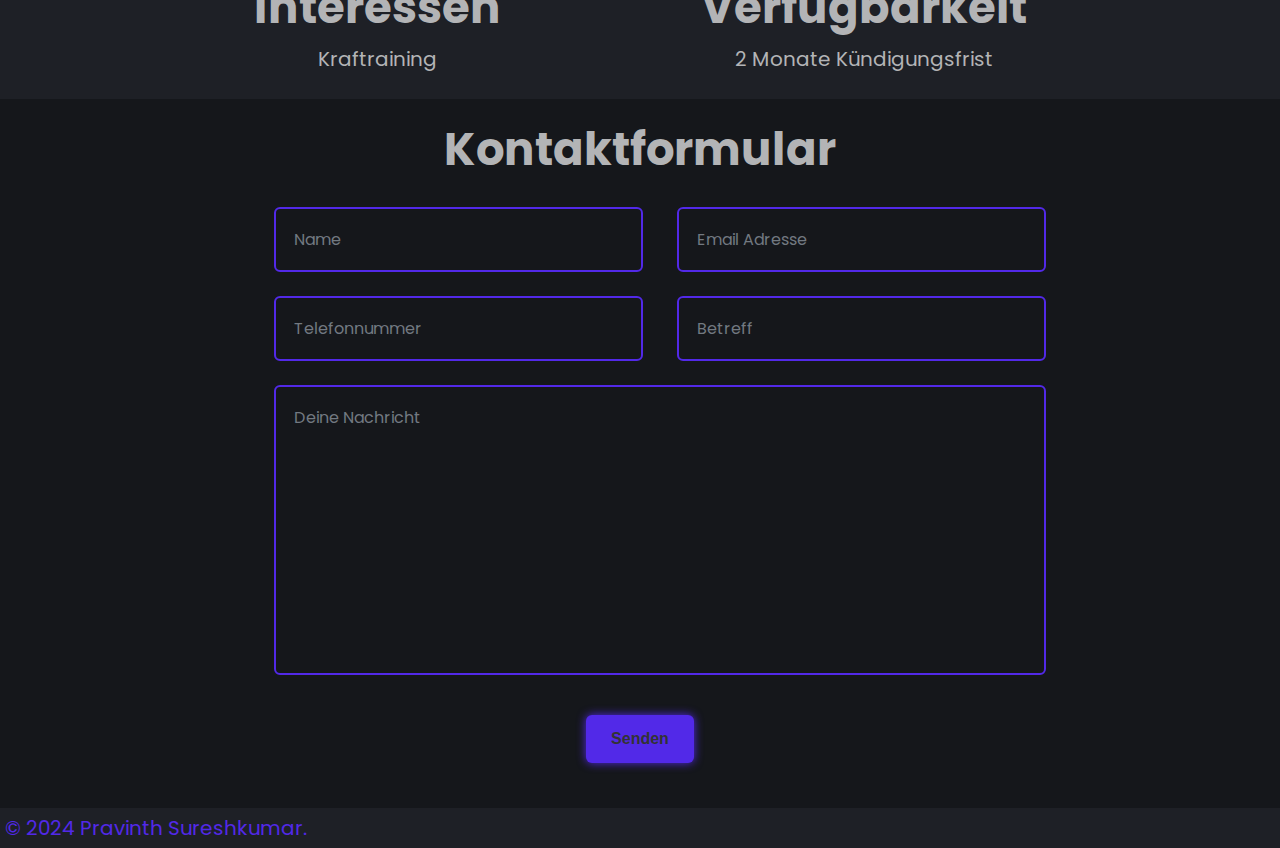
==== commit 3ba75deb: "new test" ====
--- a/source/index.html
+++ b/source/index.html
@@ -5,8 +5,8 @@
     <meta charset="utf-8">
     <meta name="viewport" content="width=device-width, initial-scale=1.0">
     <title>Portfolio</title>
+    <link rel="preload" href="img/Lebenlauffoto.webp" as="image">
     <link rel="stylesheet" href="styles.css">
-    <link rel="preload" href="img/Lebenlauffoto.webp" as="image">
     <!-- <link rel="stylesheet" href="css/00_general_settings.css">
     <link rel="stylesheet" href="css/01_header.css">
     <link rel="stylesheet" href="css/02_about_me.css">
@@ -45,7 +45,7 @@
             </div>
         </div>
         <div class="circle">
-            <img src="img/Lebenlauffoto.webp" alt="Lebenslauffoto" width="350" height="350" loading="lazy">
+            <img src="img/Lebenlauffoto.webp" alt="Lebenslauffoto" width="350" height="350">
         </div>
     </header>
 
@@ -336,7 +336,7 @@
 
     <footer>© 2024 Pravinth Sureshkumar.</footer>
 
-    <script src="script.js"></script>
+    <script src="script.js" defer></script>
 </body>
 
 </html>--- a/source/styles.css
+++ b/source/styles.css
@@ -0,0 +1,651 @@
+@import url('https://fonts.googleapis.com/css2?family=Poppins:wght@400;700&display=swap');
+
+:root {
+    --main-brand-color: #5229e8;
+    --secondary-brand-color: #7555ea;
+    --primary-color: #1e2026;
+    --secondary-color: #15171b;
+    --text-color: #B3B4B6;
+    --secondary-text-color: #727981;
+}
+
+* {
+    margin: 0;
+    padding: 0;
+}
+
+body {
+    min-height: 100vh;
+    background-color: var(--primary-color);
+    font-family: 'Poppins', sans-serif;
+    font-size: 20px;
+    color: var(--text-color);
+}
+
+h1 {
+    font-size: 55px;
+    line-height: 115%;
+    color: var(--text-color);
+}
+
+h2 {
+    font-size: 45px;
+    line-height: 115%;
+    color: var(--text-color);
+}
+
+h3 {
+    font-size: 35px;
+    line-height: 115%;
+    color: var(--text-color);
+}
+
+span {
+    font-size: 20px;
+    color: var(--text-color);
+}
+
+@media(max-width: 900px) {
+    body {
+        font-size: 18px;
+    }
+
+    span {
+        font-size: 18px;
+    }
+
+    h1 {
+        font-size: 45px;
+    }
+
+    h2 {
+        font-size: 35px;
+    }
+
+    h3 {
+        font-size: 25px;
+    }
+}
+
+header {
+    background-color: var(--primary-color);
+    padding: 25px;
+    display: flex;
+    justify-content: center;
+    align-items: center;
+    flex-wrap: wrap;
+    flex-direction: column;
+    gap: 30px;
+}
+
+.header-nav {
+    width: 850px;
+}
+
+.header-text {
+    padding-top: 10px;
+    text-align: center;
+}
+
+.animated-text h2 {
+    font-size: 48px;
+    color: var(--main-brand-color);
+    /* font-weight: 700; */
+    /* background: linear-gradient(90deg, transparent, var(--main-brand-color), var(--main-brand-color));
+    background-size: 200%;
+    color: transparent;
+    -webkit-background-clip: text;
+    background-clip: text;
+    animation: fillText 8s linear infinite; */
+}
+
+.circle {
+    height: 350px;
+    width: 350px;
+    max-height: 80vw;
+    max-width: 80vw;
+    overflow: hidden;
+    border-radius: 50%;
+    border: 7px solid var(--main-brand-color);
+    display: flex;
+    justify-content: center;
+    align-items: center;
+    margin-bottom: 5px;
+}
+
+.circle img {
+    width: 100%;
+    height: 100%;
+    object-position: center;
+}
+
+nav {
+    margin-bottom: 10px;
+}
+
+nav ul {
+    list-style: none;
+    display: flex;
+    justify-content: center;
+    text-align: center;
+    font-size: 15px;
+    gap: 30px;
+}
+
+nav a {
+    color: var(--secondary-text-color);
+    text-decoration: none;
+    position: relative;
+}
+
+nav a:hover {
+    color: var(--text-color);
+}
+
+nav a::after {
+    content: '';
+    height: 2px;
+    width: 0%;
+    background: var(--main-brand-color);
+    position: absolute;
+    bottom: 0;
+    left: 0;
+    transition: 250ms ease-out;
+}
+
+nav a:hover::after {
+    width: 100%;
+}
+
+#toggle_button {
+    display: none;
+}
+
+label[for="toggle_button"] .menu-icon {
+    display: none;
+}
+
+label[for="toggle_button"] .close-icon {
+    display: none;
+}
+
+label[for="toggle_button"] span {
+    font-size: 40px;
+}
+
+@keyframes fillText {
+    0% {
+        background-position: 200% 0;
+    }
+
+    100% {
+        background-position: -200% 0;
+    }
+}
+
+@media(max-width: 900px) {
+    nav {
+        position: absolute;
+        top: 0;
+        right: 0;
+        background-color: var(--secondary-color);
+        padding: 10px;
+        border-radius: 0 0 0 25px;
+    }
+
+    nav ul {
+        display: none;
+        flex-direction: column;
+    }
+
+    label[for="toggle_button"] .menu-icon {
+        display: inline;
+    }
+
+    #toggle_button:checked~ul {
+        display: flex;
+    }
+
+    #toggle_button:checked~label[for="toggle_button"] .menu-icon {
+        display: none;
+    }
+
+    #toggle_button:checked~label[for="toggle_button"] .close-icon {
+        display: inline;
+    }
+
+    label[for="toggle_button"] {
+        display: block;
+        text-align: end;
+        cursor: pointer;
+    }
+
+    header {
+        flex-direction: row;
+    }
+
+    .header-text span {
+        font-size: 45px;
+    }
+
+    .circle {
+        height: 250px;
+        width: 250px;
+    }
+}
+
+@media(max-width: 350px) {
+    .header-text h1 {
+        font-size: 35px;
+    }
+
+    .header-text h2 {
+        font-size: 35px;
+    }
+}
+
+#about_me_section {
+    background-color: var(--secondary-color);
+    padding: 25px 0;
+    display: flex;
+    justify-content: center;
+    align-items: center;
+}
+
+.about_me_container {
+    display: flex;
+    justify-content: center;
+    align-items: center;
+    max-width: 90%;
+    margin: 10px;
+    gap: 50px;
+    flex-wrap: wrap;
+}
+
+.about_me_content {
+    display: grid;
+    grid-template-columns: 1fr 1fr;
+    gap: 20px;
+    text-align: left;
+}
+
+.about_me_content_line {
+    display: flex;
+    align-items: center;
+    padding: 15px;
+    background-color: var(--primary-color);
+    border-radius: 10px;
+    flex-wrap: wrap;
+    min-height: 50px;
+}
+
+.about_me_content_line span {
+    margin-right: 10px;
+    font-size: 24px;
+    width: 24px;
+    height: 24px;
+}
+
+@media(max-width: 900px) {
+    .about_me_container {
+        flex-direction: column;
+        justify-content: center;
+        align-items: center;
+    }
+
+    .about_me_content {
+        grid-template-columns: 1fr;
+        gap: 5px;
+        padding-top: 20px;
+    }
+
+    .about_me_title {
+        text-align: center;
+    }
+
+    .about_me_content_line {
+        margin: 10px;
+    }
+}
+
+#qualification_section {
+    background-color: var(--primary-color);
+    padding: 25px 0;
+    display: flex;
+    justify-content: center;
+    align-items: center;
+}
+
+.qualification_container {
+    text-align: center;
+    width: 90%;
+}
+
+.qualification_container h2 {
+    margin-bottom: 10px;
+}
+
+.tabs {
+    display: flex;
+    justify-content: center;
+    margin-top: 20px;
+    margin-bottom: 30px;
+    gap: 100px;
+}
+
+.tab-button {
+    background: none;
+    border: none;
+    padding: 10px;
+    cursor: pointer;
+    color: var(--secondary-text-color);
+    font-size: 20px;
+    display: flex;
+    align-items: center;
+}
+
+.tab-button span {
+    margin-right: 10px;
+}
+
+.tab-button.active {
+    color: var(--tex-color);
+    border-bottom: 2px solid var(--main-brand-color);
+}
+
+.content {
+    display: none;
+}
+
+.content.active {
+    display: block;
+    justify-content: center;
+    align-items: center;
+}
+
+.timeline {
+    position: relative;
+    display: block;
+    justify-content: center;
+    align-items: center;
+}
+
+.timeline:before {
+    content: '';
+    position: absolute;
+    width: 2px;
+    background-color: var(--main-brand-color);
+    top: 0;
+    bottom: 0;
+    left: 50%;
+}
+
+.timeline-item {
+    padding-bottom: 10px;
+    position: relative;
+    background-color: inherit;
+    width: 50%;
+}
+
+.timeline-item.left {
+    left: 0;
+}
+
+.timeline-item.right {
+    left: 50%;
+}
+
+.timeline-item.left:before {
+    content: " ";
+    position: absolute;
+    top: 15px;
+    right: -7px;
+    border-radius: 50%;
+    border: 6px solid var(--main-brand-color);
+}
+
+.timeline-item.right:before {
+    content: " ";
+    position: absolute;
+    top: 15px;
+    left: -5px;
+    border-radius: 50%;
+    border: 6px solid var(--main-brand-color);
+}
+
+.timeline-item span {
+    margin-bottom: 10px;
+    font-weight: bold;
+}
+
+.timeline-item p {
+    margin-bottom: 5px;
+}
+
+.timeline-item span {
+    vertical-align: top;
+}
+
+@media (max-width: 800px) {
+    #qualification_section {
+        display: flex;
+    }
+
+    .qualification_container {
+        padding: 10px;
+    }
+
+    .tabs {
+        gap: 25px;
+    }
+
+    .timeline:before {
+        display: none;
+    }
+
+    .timeline-item {
+        width: 100%;
+        text-align: center;
+    }
+
+    .timeline-item.left,
+    .timeline-item.right {
+        left: 0;
+    }
+
+    .timeline-item.left:before,
+    .timeline-item.right:before {
+        display: none;
+    }
+}
+
+#skills_language_section {
+    background-color: var(--secondary-color);
+    padding: 25px 50px;
+}
+
+#skills_language_section h3 {
+    margin-top: 10px;
+    color: var(--main-brand-color);
+}
+
+.skills_container,
+.languages_container {
+    margin: 50px 0;
+}
+
+.skill {
+    display: flex;
+    align-items: center;
+    margin-bottom: 20px;
+}
+
+.skill span {
+    flex: 1;
+    font-size: 25px;
+}
+
+.progress {
+    flex: 4;
+    background-color: var(--secondary-text-color);
+    border-radius: 20px;
+    overflow: hidden;
+    margin-left: 20px;
+}
+
+.skills_container .progress-bar {
+    width: 0;
+    height: 10px;
+    background-color: var(--main-brand-color);
+    border-radius: 10px;
+}
+
+.languages_container .progress-bar {
+    width: 0;
+    height: 10px;
+    background-color: var(--secondary-brand-color);
+    border-radius: 10px;
+}
+
+@media(max-width: 1300px) {
+    #skills_language_section {
+        padding: 50px;
+    }
+
+    .skill {
+        flex-direction: column;
+        align-items: flex-start;
+    }
+
+    .skill span {
+        font-size: 20px;
+        margin-bottom: 10px;
+    }
+
+    .progress {
+        margin-left: 0;
+        width: 100%;
+    }
+}
+
+#interest_availability_section {
+    background-color: var(--primary-color);
+    padding: 25px 0;
+    display: flex;
+    justify-content: center;
+    align-items: center;
+    flex-wrap: wrap;
+    gap: 200px;
+}
+
+.interest_availability_container {
+    text-align: center;
+}
+
+.interest_availability_container h2 {
+    max-width: 90%;
+    margin-bottom: 10px;
+}
+
+@media(max-width: 1000px) {
+    #interest_availability_section {
+        gap: 20px;
+        flex-direction: column;
+    }
+}
+
+#contact_me_section {
+    background-color: var(--secondary-color);
+    padding: 25px 0;
+    display: flex;
+    justify-content: center;
+    align-items: center;
+}
+
+.contact_me_container {
+    text-align: center;
+}
+
+.contact_me_container h2 {
+    margin-bottom: 20px;
+}
+
+form .input-box {
+    display: flex;
+    justify-content: space-between;
+    gap: 20px;
+}
+
+.input-box .input-field {
+    width: 45%;
+}
+
+.field .item {
+    width: 100%;
+    padding: 18px;
+    background: transparent;
+    border: 2px solid var(--main-brand-color);
+    outline: none;
+    border-radius: 6px;
+    font-size: 16px;
+    color: var(--text-color);
+    margin: 12px 0;
+    font-family: 'Poppins', sans-serif;
+}
+
+.field .item::placeholder {
+    color: var(--secondary-text-color);
+}
+
+form .input-field textarea {
+    resize: none;
+}
+
+.button-container {
+    display: flex;
+    justify-content: center;
+}
+
+form button {
+    padding: 15px;
+    padding-right: 25px;
+    padding-left: 25px;
+    font-weight: 700;
+    background: var(--main-brand-color);
+    border: none;
+    outline: none;
+    border-radius: 6px;
+    box-shadow: 0 0 10px var(--main-brand-color);
+    font-size: 16px;
+    cursor: pointer;
+    color: #333;
+    margin: 20px 0;
+    transition: .5s;
+}
+
+form button:hover {
+    box-shadow: none;
+}
+
+@media (max-width: 800px) {
+    form .input-box {
+        flex-direction: column;
+        gap: 0px;
+    }
+
+    .input-box .input-field {
+        width: 100%;
+    }
+}
+
+@media (max-width: 500px) {
+    .field .item {
+        width: 80%;
+    }
+}
+
+footer {
+    background-color: var(--primary-color);
+    color: var(--main-brand-color);
+    padding: 5px;
+}
--- a/source/css/01_header.css
+++ b/source/css/01_header.css
@@ -21,14 +21,14 @@
 
 .animated-text h2 {
     font-size: 48px;
-    color: var(--main-brand-color);
-    /* font-weight: 700;
+    /* color: var(--main-brand-color); */
+    font-weight: 700;
     background: linear-gradient(90deg, transparent, var(--main-brand-color), var(--main-brand-color));
     background-size: 200%;
     color: transparent;
     -webkit-background-clip: text;
     background-clip: text;
-    animation: fillText 8s linear infinite; */
+    animation: fillText 8s linear infinite;
 }
 
 .circle {
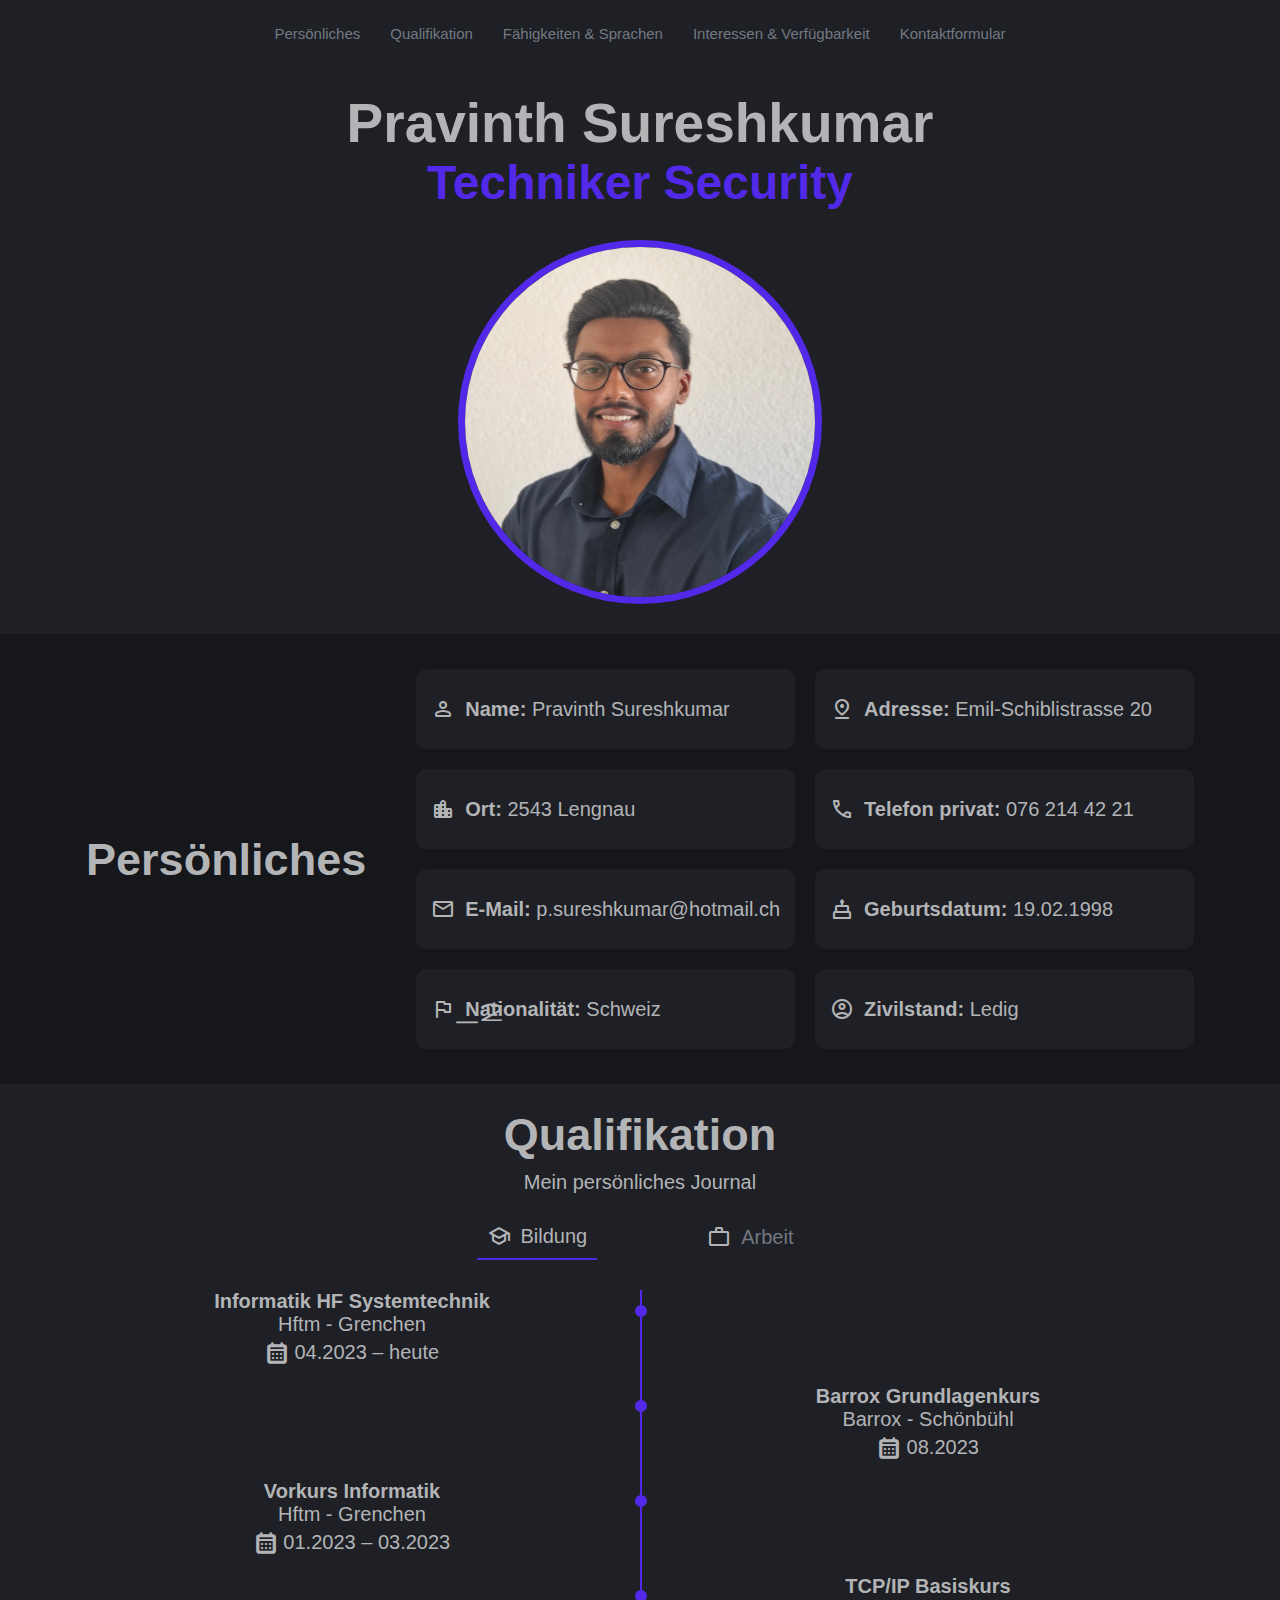
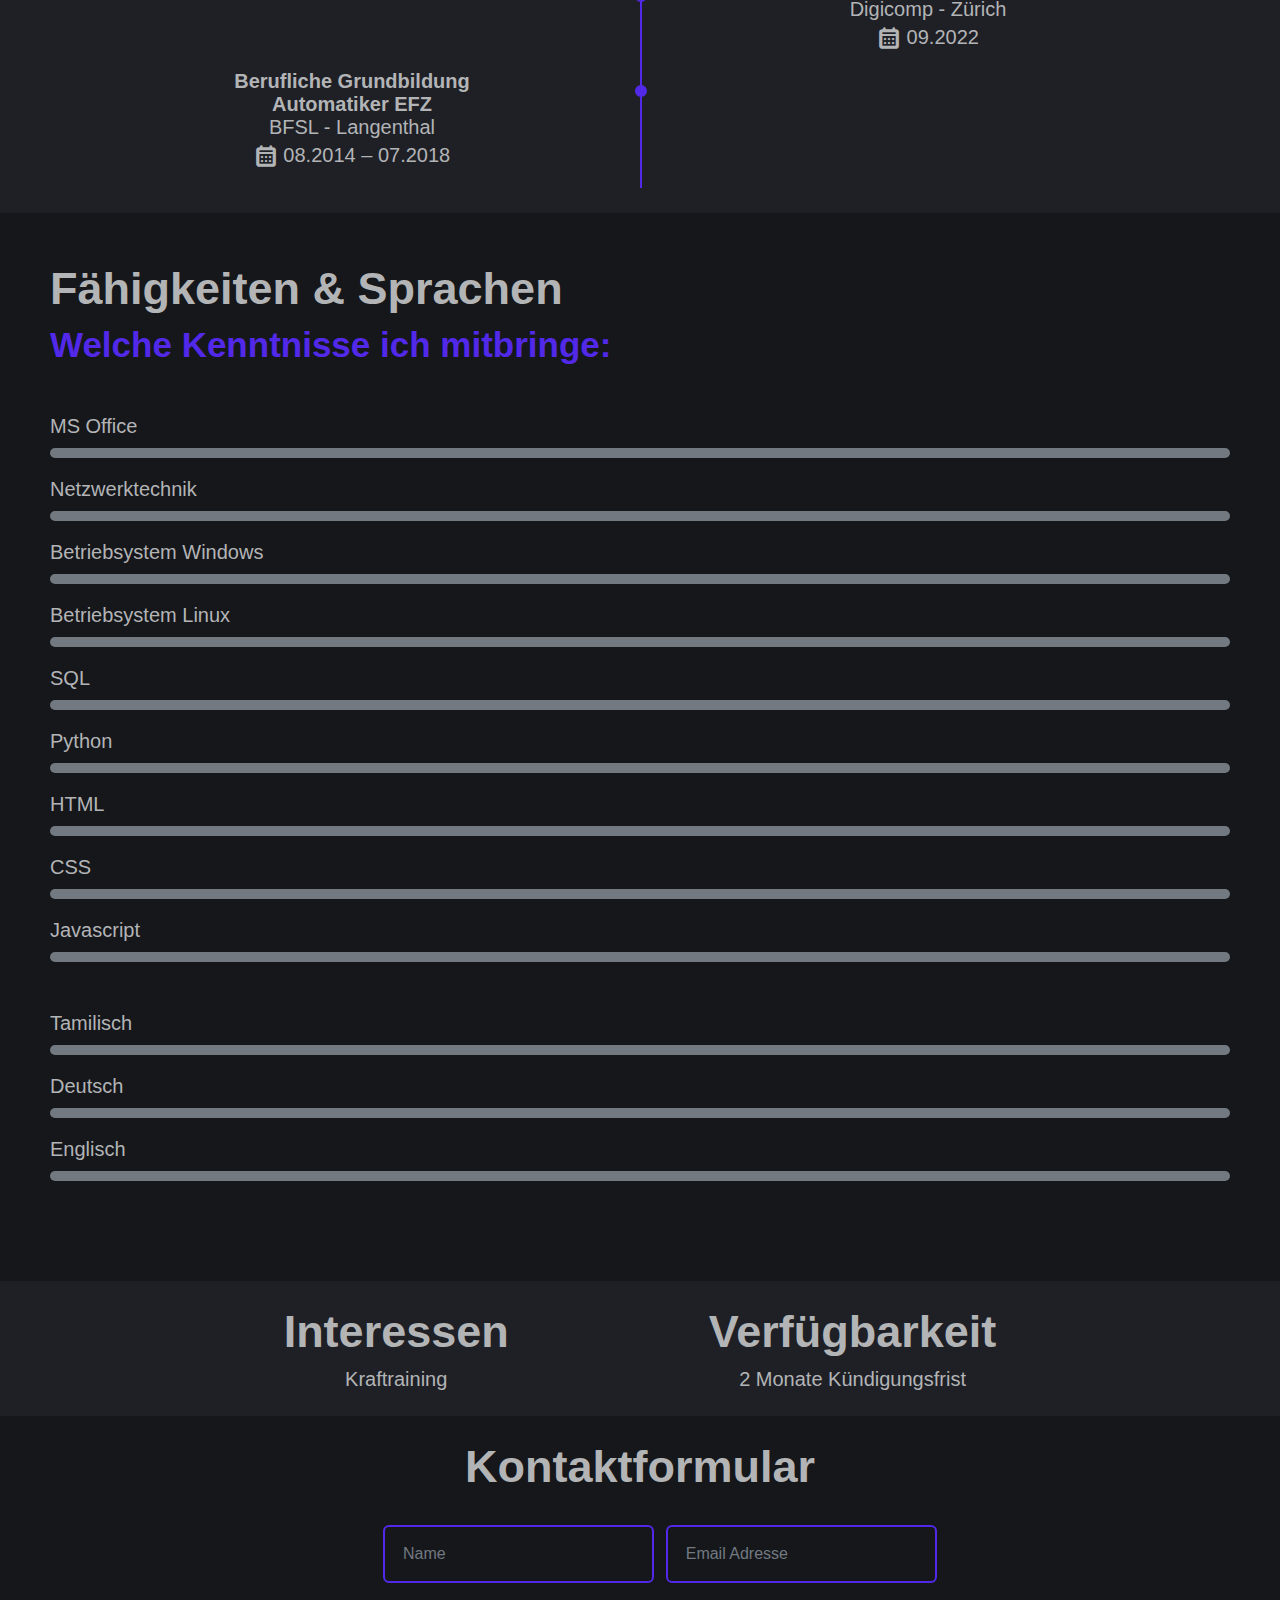
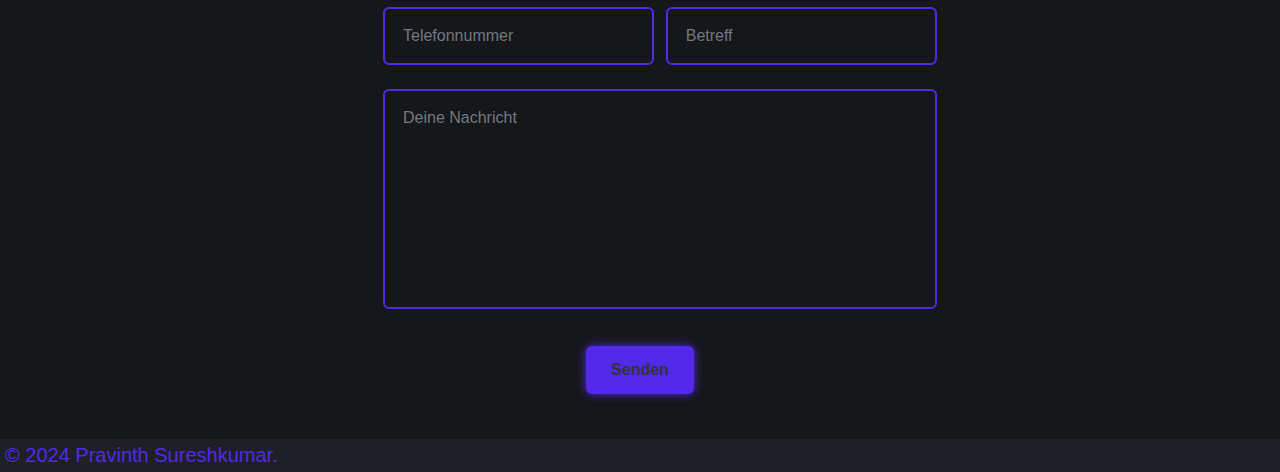
==== commit f9920092: "Google Font remove" ====
--- a/source/index.html
+++ b/source/index.html
@@ -5,19 +5,17 @@
     <meta charset="utf-8">
     <meta name="viewport" content="width=device-width, initial-scale=1.0">
     <title>Portfolio</title>
+    
+    <!-- Preload für das Bild -->
     <link rel="preload" href="img/Lebenlauffoto.webp" as="image">
-    <link rel="stylesheet" href="styles.css">
-    <!-- <link rel="stylesheet" href="css/00_general_settings.css">
-    <link rel="stylesheet" href="css/01_header.css">
-    <link rel="stylesheet" href="css/02_about_me.css">
-    <link rel="stylesheet" href="css/03_qualification.css">
-    <link rel="stylesheet" href="css/04_skills_language.css">
-    <link rel="stylesheet" href="css/05_interest_availability.css">
-    <link rel="stylesheet" href="css/06_contact_me.css">
-    <link rel="stylesheet" href="css/07_footer.css"> -->
-    
+
+    <!-- Google Fonts laden -->
+    <!-- <link rel="stylesheet" href="https://fonts.googleapis.com/css2?family=Poppins:wght@400;700&display=swap"> -->
     <link rel="stylesheet"
         href="https://fonts.googleapis.com/css2?family=Material+Symbols+Rounded:opsz,wght,FILL,GRAD@20..48,100..700,0..1,-50..200" />
+
+    <!-- CSS Styles laden -->    
+    <link rel="stylesheet" href="styles.css">
 </head>
 
 <body>
--- a/source/styles.css
+++ b/source/styles.css
@@ -1,4 +1,4 @@
-@import url('https://fonts.googleapis.com/css2?family=Poppins:wght@400;700&display=swap');
+/* @import url('https://fonts.googleapis.com/css2?family=Poppins:wght@400;700&display=swap'); */
 
 :root {
     --main-brand-color: #5229e8;
@@ -17,7 +17,8 @@
 body {
     min-height: 100vh;
     background-color: var(--primary-color);
-    font-family: 'Poppins', sans-serif;
+    /* font-family: 'Poppins', sans-serif; */
+    font-family: sans-serif;
     font-size: 20px;
     color: var(--text-color);
 }
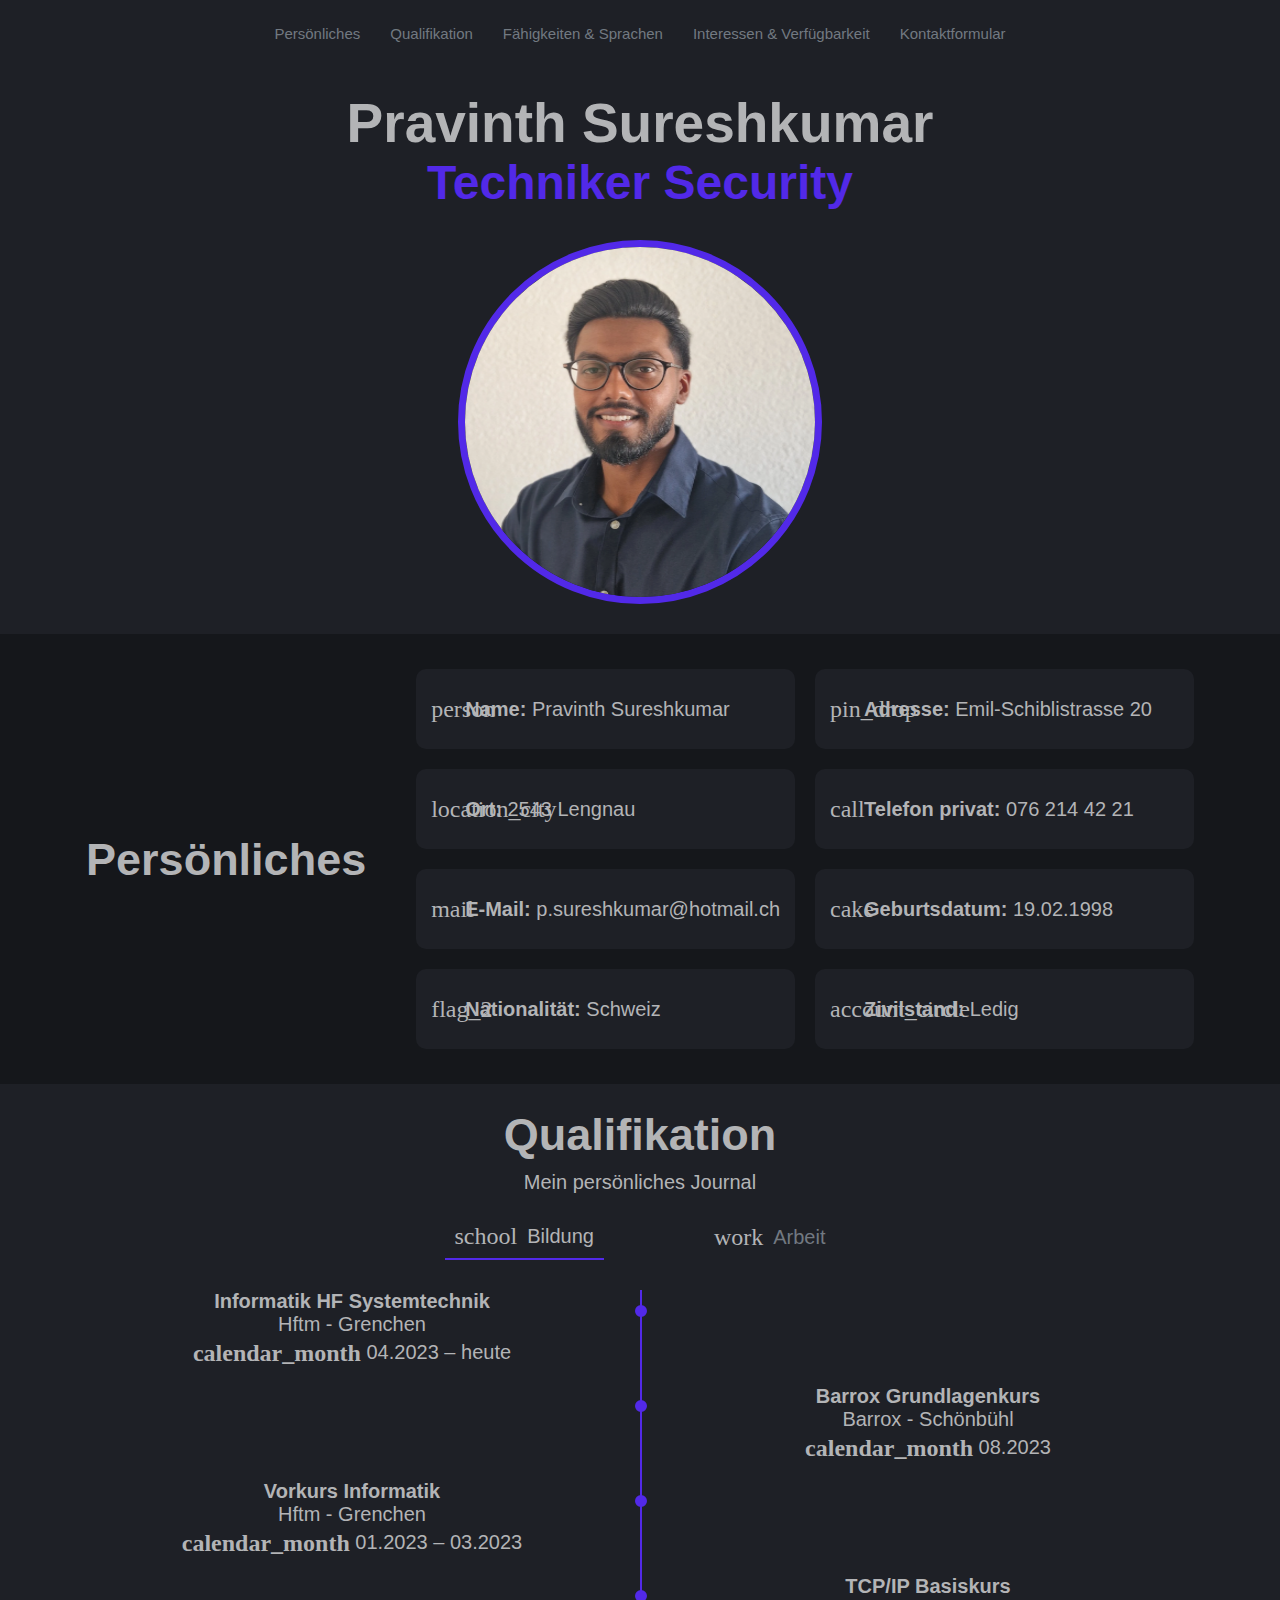
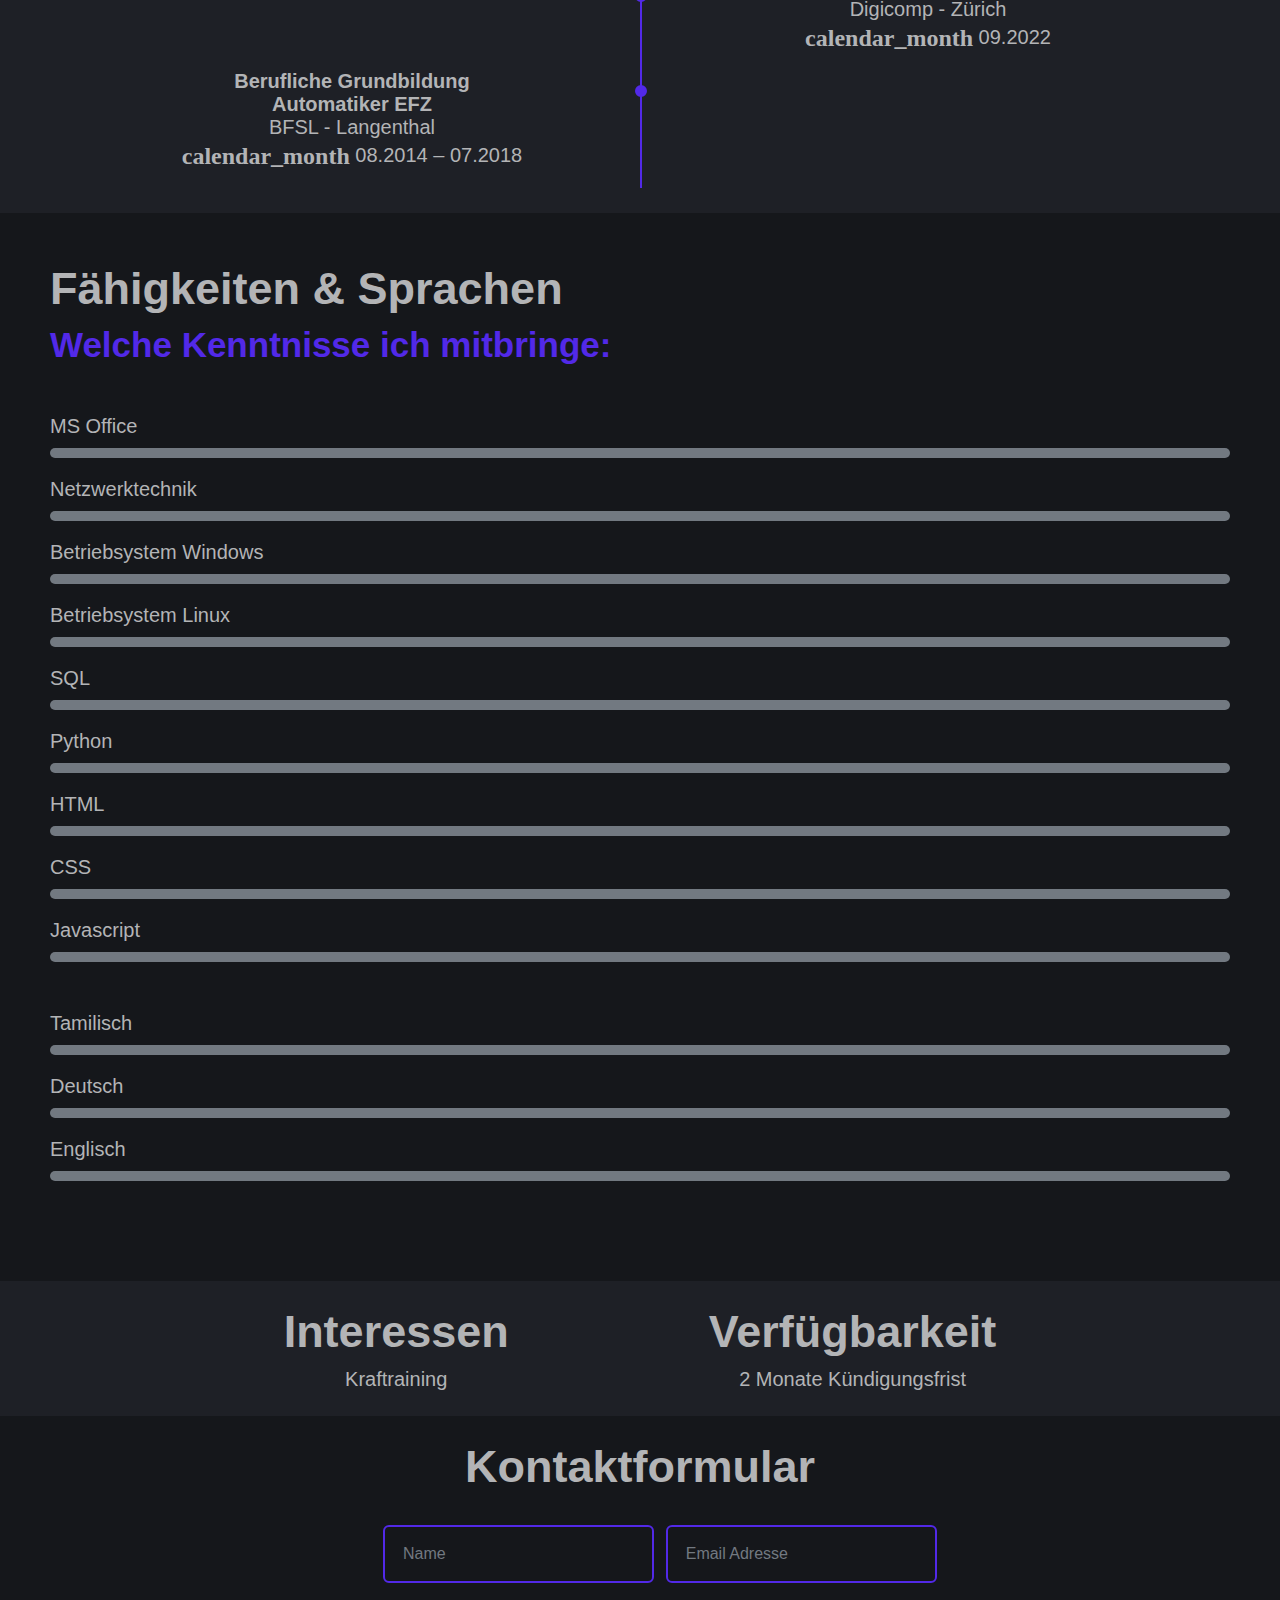
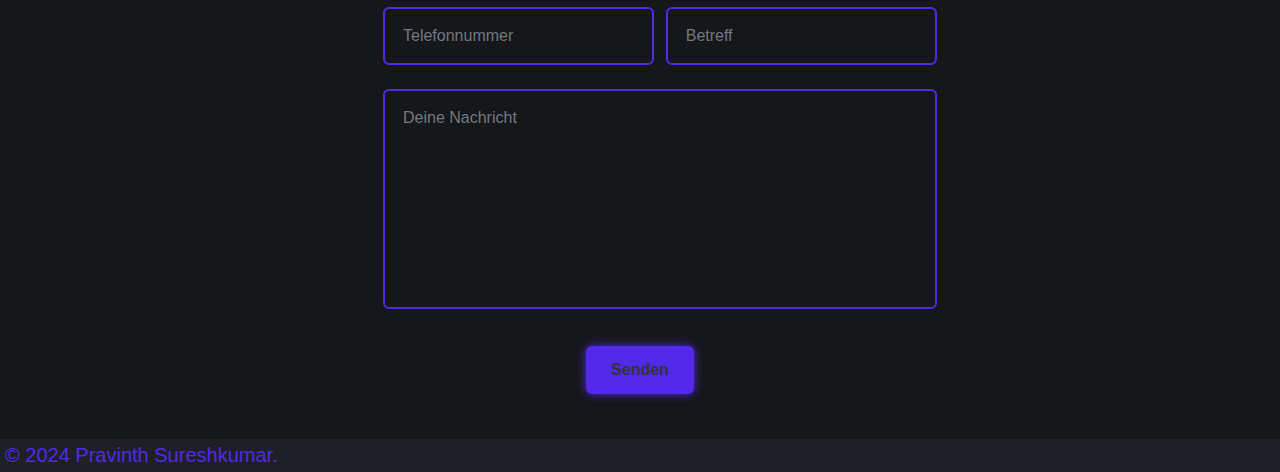
==== commit 83728ab1: "Icons local" ====
--- a/source/index.html
+++ b/source/index.html
@@ -11,8 +11,10 @@
 
     <!-- Google Fonts laden -->
     <!-- <link rel="stylesheet" href="https://fonts.googleapis.com/css2?family=Poppins:wght@400;700&display=swap"> -->
-    <link rel="stylesheet"
-        href="https://fonts.googleapis.com/css2?family=Material+Symbols+Rounded:opsz,wght,FILL,GRAD@20..48,100..700,0..1,-50..200" />
+    <link rel="stylesheet" href="fonts.css">
+    <!-- <link rel="stylesheet"
+        href="https://fonts.googleapis.com/css2?family=Material+Symbols+Rounded:opsz,wght,FILL,GRAD@20..48,100..700,0..1,-50..200" /> -->
+    <link rel="stylesheet" href="icon.css">
 
     <!-- CSS Styles laden -->    
     <link rel="stylesheet" href="styles.css">
--- a/source/icon.css
+++ b/source/icon.css
@@ -0,0 +1,23 @@
+/* fallback */
+@font-face {
+  font-family: 'Material Symbols Rounded';
+  font-style: normal;
+  font-weight: 100 700;
+  src: url(icons/icons.woff2) format('woff2');
+}
+
+.material-symbols-rounded {
+  font-family: 'Material Symbols Rounded';
+  font-weight: normal;
+  font-style: normal;
+  font-size: 24px;
+  line-height: 1;
+  letter-spacing: normal;
+  text-transform: none;
+  display: inline-block;
+  white-space: nowrap;
+  word-wrap: normal;
+  direction: ltr;
+  -webkit-font-feature-settings: 'liga';
+  -webkit-font-smoothing: antialiased;
+}
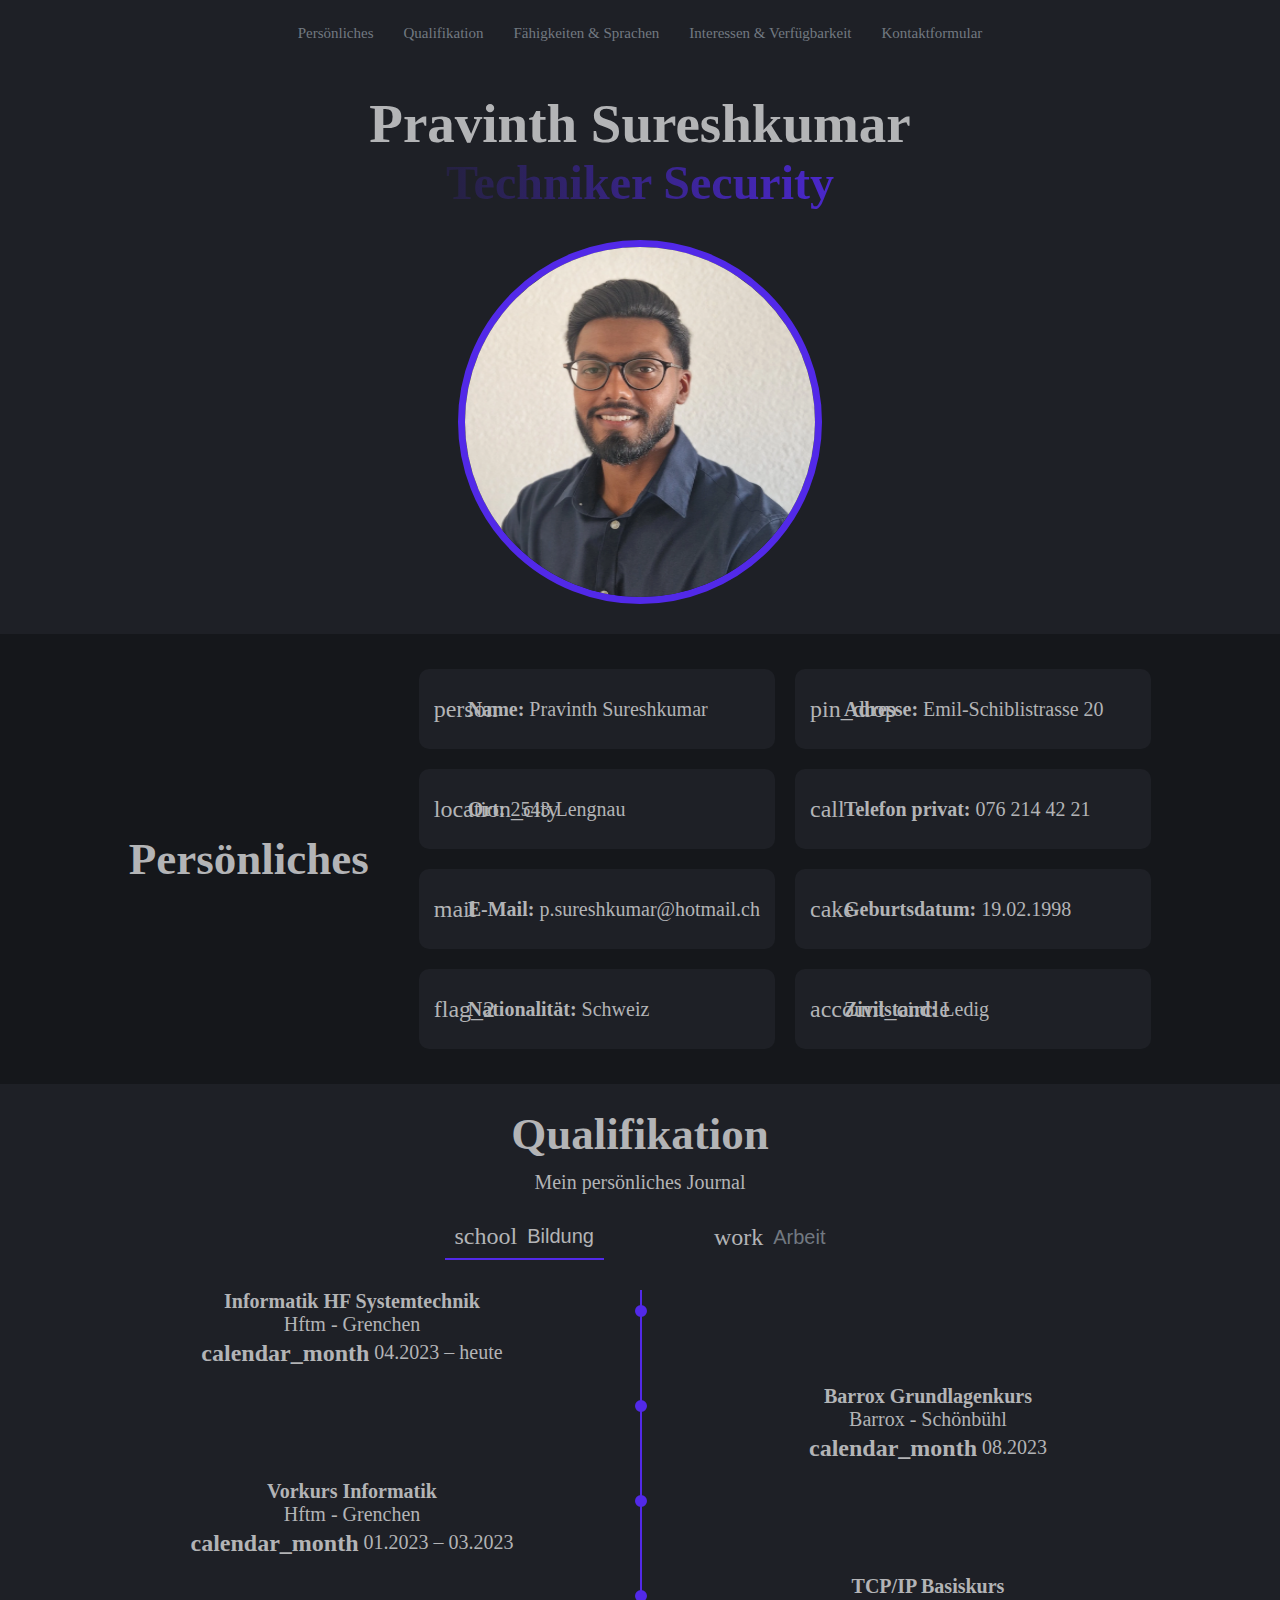
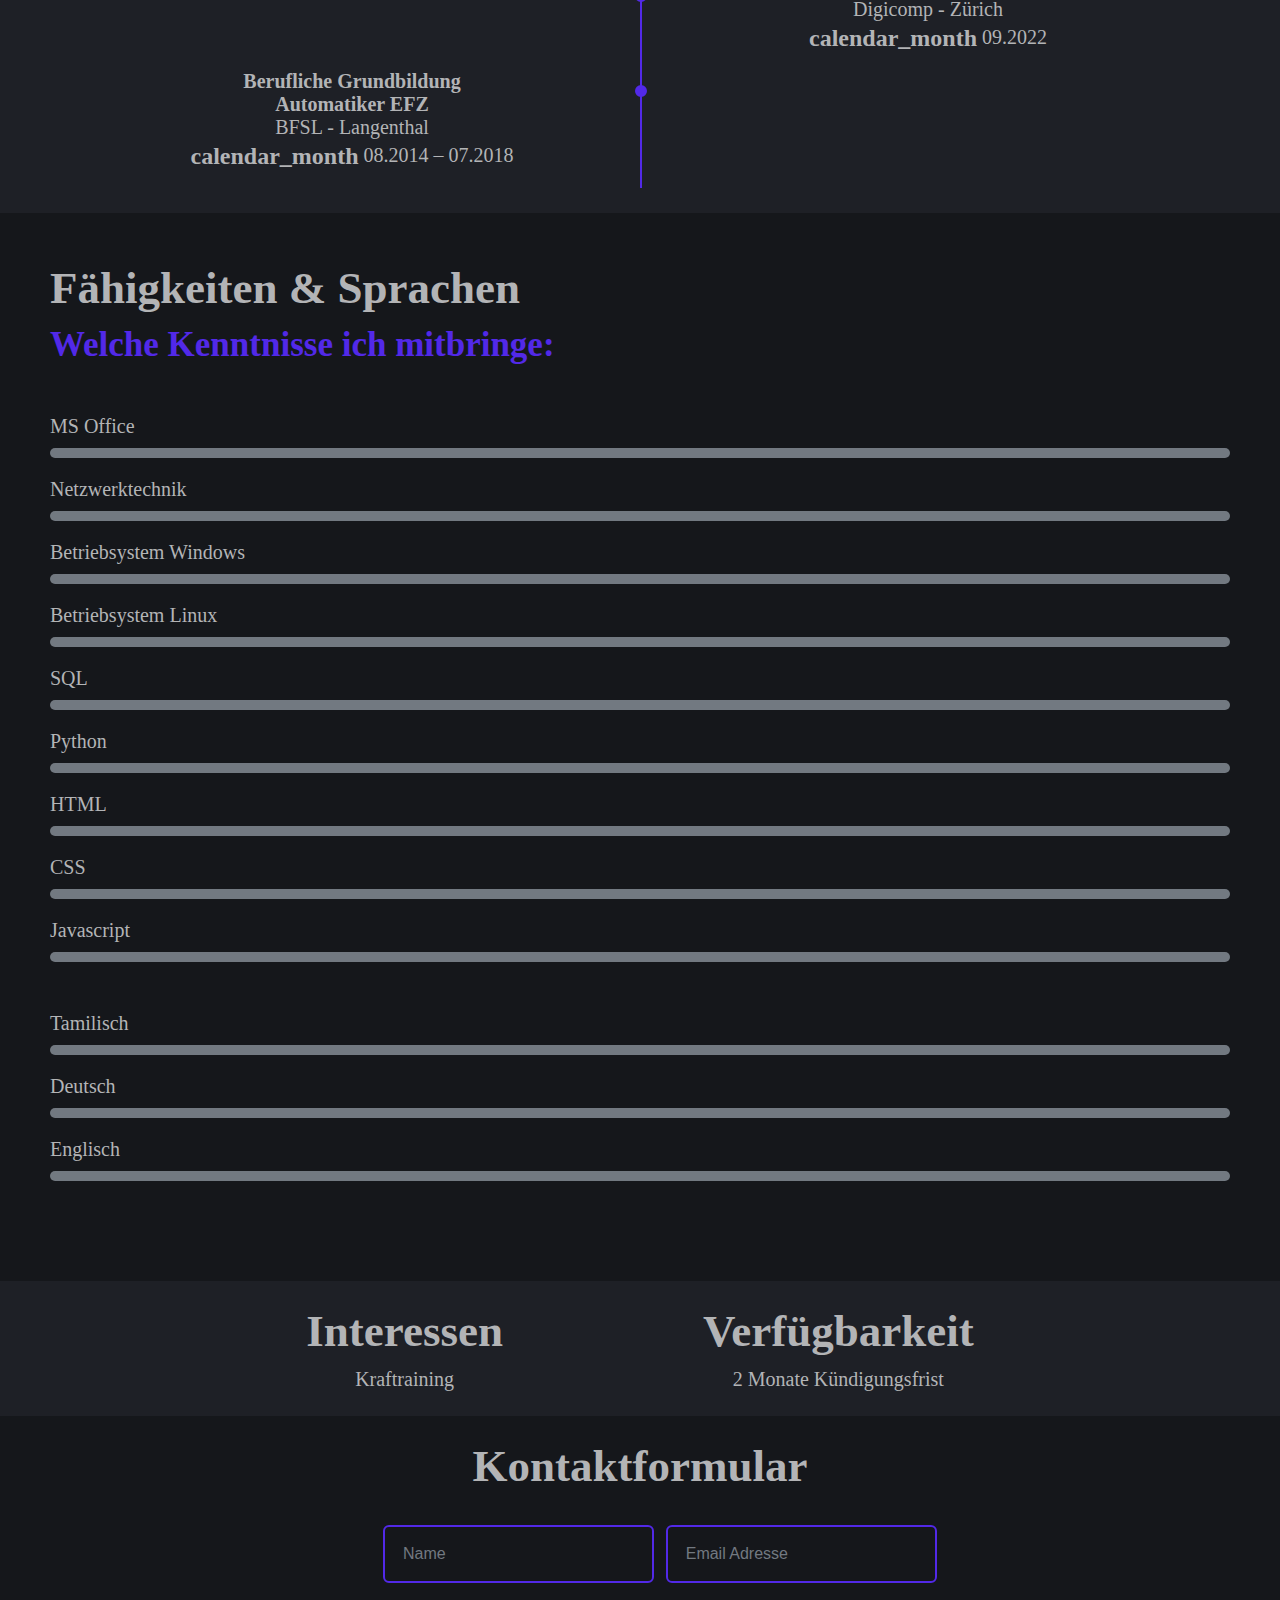
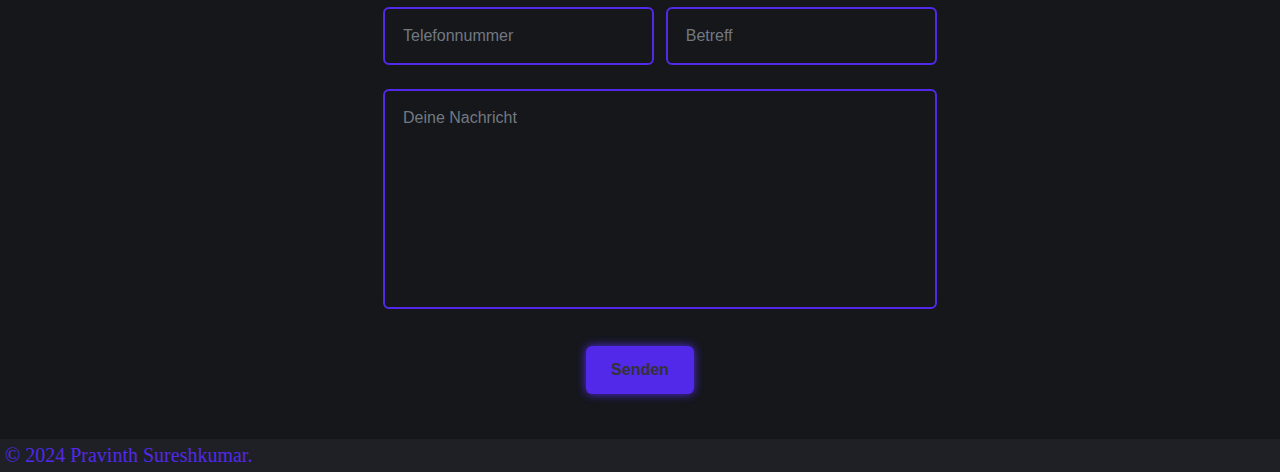
==== commit 2aa7708a: "New comments and finish check" ====
--- a/source/index.html
+++ b/source/index.html
@@ -5,23 +5,30 @@
     <meta charset="utf-8">
     <meta name="viewport" content="width=device-width, initial-scale=1.0">
     <title>Portfolio</title>
-    
+
     <!-- Preload für das Bild -->
     <link rel="preload" href="img/Lebenlauffoto.webp" as="image">
 
-    <!-- Google Fonts laden -->
-    <!-- <link rel="stylesheet" href="https://fonts.googleapis.com/css2?family=Poppins:wght@400;700&display=swap"> -->
-    <link rel="stylesheet" href="fonts.css">
-    <!-- <link rel="stylesheet"
-        href="https://fonts.googleapis.com/css2?family=Material+Symbols+Rounded:opsz,wght,FILL,GRAD@20..48,100..700,0..1,-50..200" /> -->
-    <link rel="stylesheet" href="icon.css">
-
-    <!-- CSS Styles laden -->    
-    <link rel="stylesheet" href="styles.css">
+    <!-- Preload für die Google Font Poppins -->
+    <link rel="preload" href="fonts/poppins-v21-latin-regular.woff2" as="font" type="font/woff2" crossorigin="anonymous">
+    <link rel="preload" href="fonts/poppins-v21-latin-700.woff2" as="font" type="font/woff2" crossorigin="anonymous">
+
+    <!-- Preload für die Google Font Poppins -->
+    <link rel="preload" href="icons/icons.woff2" as="font" type="font/woff2" crossorigin="anonymous">
+
+    <!-- Google Fonts lokal laden -->
+    <link rel="stylesheet" href="css/fonts.css">
+
+    <!-- Google Icons lokal laden -->
+    <link rel="stylesheet" href="css/icons.css">
+
+    <!-- CSS Styles laden -->
+    <link rel="stylesheet" href="css/styles.css">
 </head>
 
 <body>
     <header>
+        <!--Navigation-->
         <div class="header-nav">
             <nav>
                 <input type="checkbox" id="toggle_button">
@@ -38,12 +45,16 @@
                 </ul>
             </nav>
         </div>
+
+        <!--Header Titel-->
         <div class="header-text">
             <h1 id="animated-header">Pravinth Sureshkumar</h1>
             <div class="animated-text">
                 <h2>Techniker Security</h2>
             </div>
         </div>
+
+        <!--Lebenslauffoto-->
         <div class="circle">
             <img src="img/Lebenlauffoto.webp" alt="Lebenslauffoto" width="350" height="350">
         </div>
@@ -112,6 +123,8 @@
         <div class="qualification_container">
             <h2>Qualifikation</h2>
             <span>Mein persönliches Journal</span>
+
+            <!--Buttons für die Ansicht wechseln-->
             <div class="tabs">
                 <button class="tab-button active" id="education-tab">
                     <span class="material-symbols-rounded">
@@ -124,6 +137,8 @@
                     </span> Arbeit
                 </button>
             </div>
+
+            <!--Ansicht Bildung-->
             <div class="content active" id="education-content">
                 <div class="timeline">
                     <div class="timeline-item left">
@@ -163,6 +178,8 @@
                     </div>
                 </div>
             </div>
+
+            <!--Ansicht Arbeit-->
             <div class="content" id="work-content">
                 <div class="timeline">
                     <div class="timeline-item left">
@@ -208,6 +225,8 @@
     <section id="skills_language_section">
         <h2>Fähigkeiten & Sprachen</h2>
         <h3>Welche Kenntnisse ich mitbringe:</h3>
+
+        <!--IT-Kenntnisse-->
         <div class="skills_container">
             <div class="skill">
                 <span>MS Office</span>
@@ -264,6 +283,8 @@
                 </div>
             </div>
         </div>
+
+        <!--Sprachen-->
         <div class="languages_container">
             <div class="skill">
                 <span>Tamilisch</span>
@@ -301,6 +322,7 @@
         <div class="contact_me_container">
             <h2>Kontaktformular</h2>
 
+            <!--API von Web3forms-->
             <form action="https://api.web3forms.com/submit" method="POST">
                 <input type="hidden" name="access_key" value="c9b7ba15-7af5-4eca-ad69-ca32948d7f8b">
 
--- a/source/css/fonts.css
+++ b/source/css/fonts.css
@@ -0,0 +1,16 @@
+/* poppins-regular - latin */
+@font-face {
+    font-display: swap;
+    font-family: 'Poppins';
+    font-style: normal;
+    font-weight: 400;
+    src: url('../fonts/poppins-v21-latin-regular.woff2') format('woff2');
+  }
+  /* poppins-700 - latin */
+  @font-face {
+    font-display: swap;
+    font-family: 'Poppins';
+    font-style: normal;
+    font-weight: 700;
+    src: url('../fonts/poppins-v21-latin-700.woff2') format('woff2');
+  }--- a/source/css/icons.css
+++ b/source/css/icons.css
@@ -0,0 +1,23 @@
+/* fallback */
+@font-face {
+  font-family: 'Material Symbols Rounded';
+  font-style: normal;
+  font-weight: 100 700;
+  src: url(../icons/icons.woff2) format('woff2');
+}
+
+.material-symbols-rounded {
+  font-family: 'Material Symbols Rounded';
+  font-weight: normal;
+  font-style: normal;
+  font-size: 24px;
+  line-height: 1;
+  letter-spacing: normal;
+  text-transform: none;
+  display: inline-block;
+  white-space: nowrap;
+  word-wrap: normal;
+  direction: ltr;
+  -webkit-font-feature-settings: 'liga';
+  -webkit-font-smoothing: antialiased;
+}
--- a/source/css/styles.css
+++ b/source/css/styles.css
@@ -0,0 +1,650 @@
+/* @import url('https://fonts.googleapis.com/css2?family=Poppins:wght@400;700&display=swap'); */
+
+:root {
+    --main-brand-color: #5229e8;
+    --secondary-brand-color: #7555ea;
+    --primary-color: #1e2026;
+    --secondary-color: #15171b;
+    --text-color: #B3B4B6;
+    --secondary-text-color: #727981;
+}
+
+* {
+    margin: 0;
+    padding: 0;
+}
+
+body {
+    min-height: 100vh;
+    background-color: var(--primary-color);
+    font-family: 'Poppins';
+    font-size: 20px;
+    color: var(--text-color);
+}
+
+h1 {
+    font-size: 55px;
+    line-height: 115%;
+    color: var(--text-color);
+}
+
+h2 {
+    font-size: 45px;
+    line-height: 115%;
+    color: var(--text-color);
+}
+
+h3 {
+    font-size: 35px;
+    line-height: 115%;
+    color: var(--text-color);
+}
+
+span {
+    font-size: 20px;
+    color: var(--text-color);
+}
+
+@media(max-width: 900px) {
+    body {
+        font-size: 18px;
+    }
+
+    span {
+        font-size: 18px;
+    }
+
+    h1 {
+        font-size: 45px;
+    }
+
+    h2 {
+        font-size: 35px;
+    }
+
+    h3 {
+        font-size: 25px;
+    }
+}
+
+header {
+    background-color: var(--primary-color);
+    padding: 25px;
+    display: flex;
+    justify-content: center;
+    align-items: center;
+    flex-wrap: wrap;
+    flex-direction: column;
+    gap: 30px;
+}
+
+.header-nav {
+    width: 850px;
+}
+
+.header-text {
+    padding-top: 10px;
+    text-align: center;
+}
+
+.animated-text h2 {
+    font-size: 48px;
+    font-weight: 700;
+    background: linear-gradient(90deg, transparent, var(--main-brand-color), var(--main-brand-color));
+    background-size: 200%;
+    color: transparent;
+    -webkit-background-clip: text;
+    background-clip: text;
+    animation: fillText 8s linear infinite;
+}
+
+.circle {
+    height: 350px;
+    width: 350px;
+    max-height: 80vw;
+    max-width: 80vw;
+    overflow: hidden;
+    border-radius: 50%;
+    border: 7px solid var(--main-brand-color);
+    display: flex;
+    justify-content: center;
+    align-items: center;
+    margin-bottom: 5px;
+}
+
+.circle img {
+    width: 100%;
+    height: 100%;
+    object-position: center;
+}
+
+nav {
+    margin-bottom: 10px;
+}
+
+nav ul {
+    list-style: none;
+    display: flex;
+    justify-content: center;
+    text-align: center;
+    font-size: 15px;
+    gap: 30px;
+}
+
+nav a {
+    color: var(--secondary-text-color);
+    text-decoration: none;
+    position: relative;
+}
+
+nav a:hover {
+    color: var(--text-color);
+}
+
+nav a::after {
+    content: '';
+    height: 2px;
+    width: 0%;
+    background: var(--main-brand-color);
+    position: absolute;
+    bottom: 0;
+    left: 0;
+    transition: 250ms ease-out;
+}
+
+nav a:hover::after {
+    width: 100%;
+}
+
+#toggle_button {
+    display: none;
+}
+
+label[for="toggle_button"] .menu-icon {
+    display: none;
+}
+
+label[for="toggle_button"] .close-icon {
+    display: none;
+}
+
+label[for="toggle_button"] span {
+    font-size: 40px;
+}
+
+@keyframes fillText {
+    0% {
+        background-position: 200% 0;
+    }
+
+    100% {
+        background-position: -200% 0;
+    }
+}
+
+@media(max-width: 900px) {
+    nav {
+        position: absolute;
+        top: 0;
+        right: 0;
+        background-color: var(--secondary-color);
+        padding: 10px;
+        border-radius: 0 0 0 25px;
+    }
+
+    nav ul {
+        display: none;
+        flex-direction: column;
+    }
+
+    label[for="toggle_button"] .menu-icon {
+        display: inline;
+    }
+
+    #toggle_button:checked~ul {
+        display: flex;
+    }
+
+    #toggle_button:checked~label[for="toggle_button"] .menu-icon {
+        display: none;
+    }
+
+    #toggle_button:checked~label[for="toggle_button"] .close-icon {
+        display: inline;
+    }
+
+    label[for="toggle_button"] {
+        display: block;
+        text-align: end;
+        cursor: pointer;
+    }
+
+    header {
+        flex-direction: row;
+    }
+
+    .header-text span {
+        font-size: 45px;
+    }
+
+    .circle {
+        height: 250px;
+        width: 250px;
+    }
+}
+
+@media(max-width: 350px) {
+    .header-text h1 {
+        font-size: 35px;
+    }
+
+    .header-text h2 {
+        font-size: 35px;
+    }
+}
+
+#about_me_section {
+    background-color: var(--secondary-color);
+    padding: 25px 0;
+    display: flex;
+    justify-content: center;
+    align-items: center;
+}
+
+.about_me_container {
+    display: flex;
+    justify-content: center;
+    align-items: center;
+    max-width: 90%;
+    margin: 10px;
+    gap: 50px;
+    flex-wrap: wrap;
+}
+
+.about_me_content {
+    display: grid;
+    grid-template-columns: 1fr 1fr;
+    gap: 20px;
+    text-align: left;
+}
+
+.about_me_content_line {
+    display: flex;
+    align-items: center;
+    padding: 15px;
+    background-color: var(--primary-color);
+    border-radius: 10px;
+    flex-wrap: wrap;
+    min-height: 50px;
+}
+
+.about_me_content_line span {
+    margin-right: 10px;
+    font-size: 24px;
+    width: 24px;
+    height: 24px;
+}
+
+@media(max-width: 900px) {
+    .about_me_container {
+        flex-direction: column;
+        justify-content: center;
+        align-items: center;
+    }
+
+    .about_me_content {
+        grid-template-columns: 1fr;
+        gap: 5px;
+        padding-top: 20px;
+    }
+
+    .about_me_title {
+        text-align: center;
+    }
+
+    .about_me_content_line {
+        margin: 10px;
+    }
+}
+
+#qualification_section {
+    background-color: var(--primary-color);
+    padding: 25px 0;
+    display: flex;
+    justify-content: center;
+    align-items: center;
+}
+
+.qualification_container {
+    text-align: center;
+    width: 90%;
+}
+
+.qualification_container h2 {
+    margin-bottom: 10px;
+}
+
+.tabs {
+    display: flex;
+    justify-content: center;
+    margin-top: 20px;
+    margin-bottom: 30px;
+    gap: 100px;
+}
+
+.tab-button {
+    background: none;
+    border: none;
+    padding: 10px;
+    cursor: pointer;
+    color: var(--secondary-text-color);
+    font-size: 20px;
+    display: flex;
+    align-items: center;
+}
+
+.tab-button span {
+    margin-right: 10px;
+}
+
+.tab-button.active {
+    color: var(--tex-color);
+    border-bottom: 2px solid var(--main-brand-color);
+}
+
+.content {
+    display: none;
+}
+
+.content.active {
+    display: block;
+    justify-content: center;
+    align-items: center;
+}
+
+.timeline {
+    position: relative;
+    display: block;
+    justify-content: center;
+    align-items: center;
+}
+
+.timeline:before {
+    content: '';
+    position: absolute;
+    width: 2px;
+    background-color: var(--main-brand-color);
+    top: 0;
+    bottom: 0;
+    left: 50%;
+}
+
+.timeline-item {
+    padding-bottom: 10px;
+    position: relative;
+    background-color: inherit;
+    width: 50%;
+}
+
+.timeline-item.left {
+    left: 0;
+}
+
+.timeline-item.right {
+    left: 50%;
+}
+
+.timeline-item.left:before {
+    content: " ";
+    position: absolute;
+    top: 15px;
+    right: -7px;
+    border-radius: 50%;
+    border: 6px solid var(--main-brand-color);
+}
+
+.timeline-item.right:before {
+    content: " ";
+    position: absolute;
+    top: 15px;
+    left: -5px;
+    border-radius: 50%;
+    border: 6px solid var(--main-brand-color);
+}
+
+.timeline-item span {
+    margin-bottom: 10px;
+    font-weight: bold;
+}
+
+.timeline-item p {
+    margin-bottom: 5px;
+}
+
+.timeline-item span {
+    vertical-align: top;
+}
+
+@media (max-width: 800px) {
+    #qualification_section {
+        display: flex;
+    }
+
+    .qualification_container {
+        padding: 10px;
+    }
+
+    .tabs {
+        gap: 25px;
+    }
+
+    .timeline:before {
+        display: none;
+    }
+
+    .timeline-item {
+        width: 100%;
+        text-align: center;
+    }
+
+    .timeline-item.left,
+    .timeline-item.right {
+        left: 0;
+    }
+
+    .timeline-item.left:before,
+    .timeline-item.right:before {
+        display: none;
+    }
+}
+
+#skills_language_section {
+    background-color: var(--secondary-color);
+    padding: 25px 50px;
+}
+
+#skills_language_section h3 {
+    margin-top: 10px;
+    color: var(--main-brand-color);
+}
+
+.skills_container,
+.languages_container {
+    margin: 50px 0;
+}
+
+.skill {
+    display: flex;
+    align-items: center;
+    margin-bottom: 20px;
+}
+
+.skill span {
+    flex: 1;
+    font-size: 25px;
+}
+
+.progress {
+    flex: 4;
+    background-color: var(--secondary-text-color);
+    border-radius: 20px;
+    overflow: hidden;
+    margin-left: 20px;
+}
+
+.skills_container .progress-bar {
+    width: 0;
+    height: 10px;
+    background-color: var(--main-brand-color);
+    border-radius: 10px;
+}
+
+.languages_container .progress-bar {
+    width: 0;
+    height: 10px;
+    background-color: var(--secondary-brand-color);
+    border-radius: 10px;
+}
+
+@media(max-width: 1300px) {
+    #skills_language_section {
+        padding: 50px;
+    }
+
+    .skill {
+        flex-direction: column;
+        align-items: flex-start;
+    }
+
+    .skill span {
+        font-size: 20px;
+        margin-bottom: 10px;
+    }
+
+    .progress {
+        margin-left: 0;
+        width: 100%;
+    }
+}
+
+#interest_availability_section {
+    background-color: var(--primary-color);
+    padding: 25px 0;
+    display: flex;
+    justify-content: center;
+    align-items: center;
+    flex-wrap: wrap;
+    gap: 200px;
+}
+
+.interest_availability_container {
+    text-align: center;
+}
+
+.interest_availability_container h2 {
+    max-width: 90%;
+    margin-bottom: 10px;
+}
+
+@media(max-width: 1000px) {
+    #interest_availability_section {
+        gap: 20px;
+        flex-direction: column;
+    }
+}
+
+#contact_me_section {
+    background-color: var(--secondary-color);
+    padding: 25px 0;
+    display: flex;
+    justify-content: center;
+    align-items: center;
+}
+
+.contact_me_container {
+    text-align: center;
+}
+
+.contact_me_container h2 {
+    margin-bottom: 20px;
+}
+
+form .input-box {
+    display: flex;
+    justify-content: space-between;
+    gap: 20px;
+}
+
+.input-box .input-field {
+    width: 45%;
+}
+
+.field .item {
+    width: 100%;
+    padding: 18px;
+    background: transparent;
+    border: 2px solid var(--main-brand-color);
+    outline: none;
+    border-radius: 6px;
+    font-size: 16px;
+    color: var(--text-color);
+    margin: 12px 0;
+    font-family: 'Poppins', sans-serif;
+}
+
+.field .item::placeholder {
+    color: var(--secondary-text-color);
+}
+
+form .input-field textarea {
+    resize: none;
+}
+
+.button-container {
+    display: flex;
+    justify-content: center;
+}
+
+form button {
+    padding: 15px;
+    padding-right: 25px;
+    padding-left: 25px;
+    font-weight: 700;
+    background: var(--main-brand-color);
+    border: none;
+    outline: none;
+    border-radius: 6px;
+    box-shadow: 0 0 10px var(--main-brand-color);
+    font-size: 16px;
+    cursor: pointer;
+    color: #333;
+    margin: 20px 0;
+    transition: .5s;
+}
+
+form button:hover {
+    box-shadow: none;
+}
+
+@media (max-width: 800px) {
+    form .input-box {
+        flex-direction: column;
+        gap: 0px;
+    }
+
+    .input-box .input-field {
+        width: 100%;
+    }
+}
+
+@media (max-width: 500px) {
+    .field .item {
+        width: 80%;
+    }
+}
+
+footer {
+    background-color: var(--primary-color);
+    color: var(--main-brand-color);
+    padding: 5px;
+}
